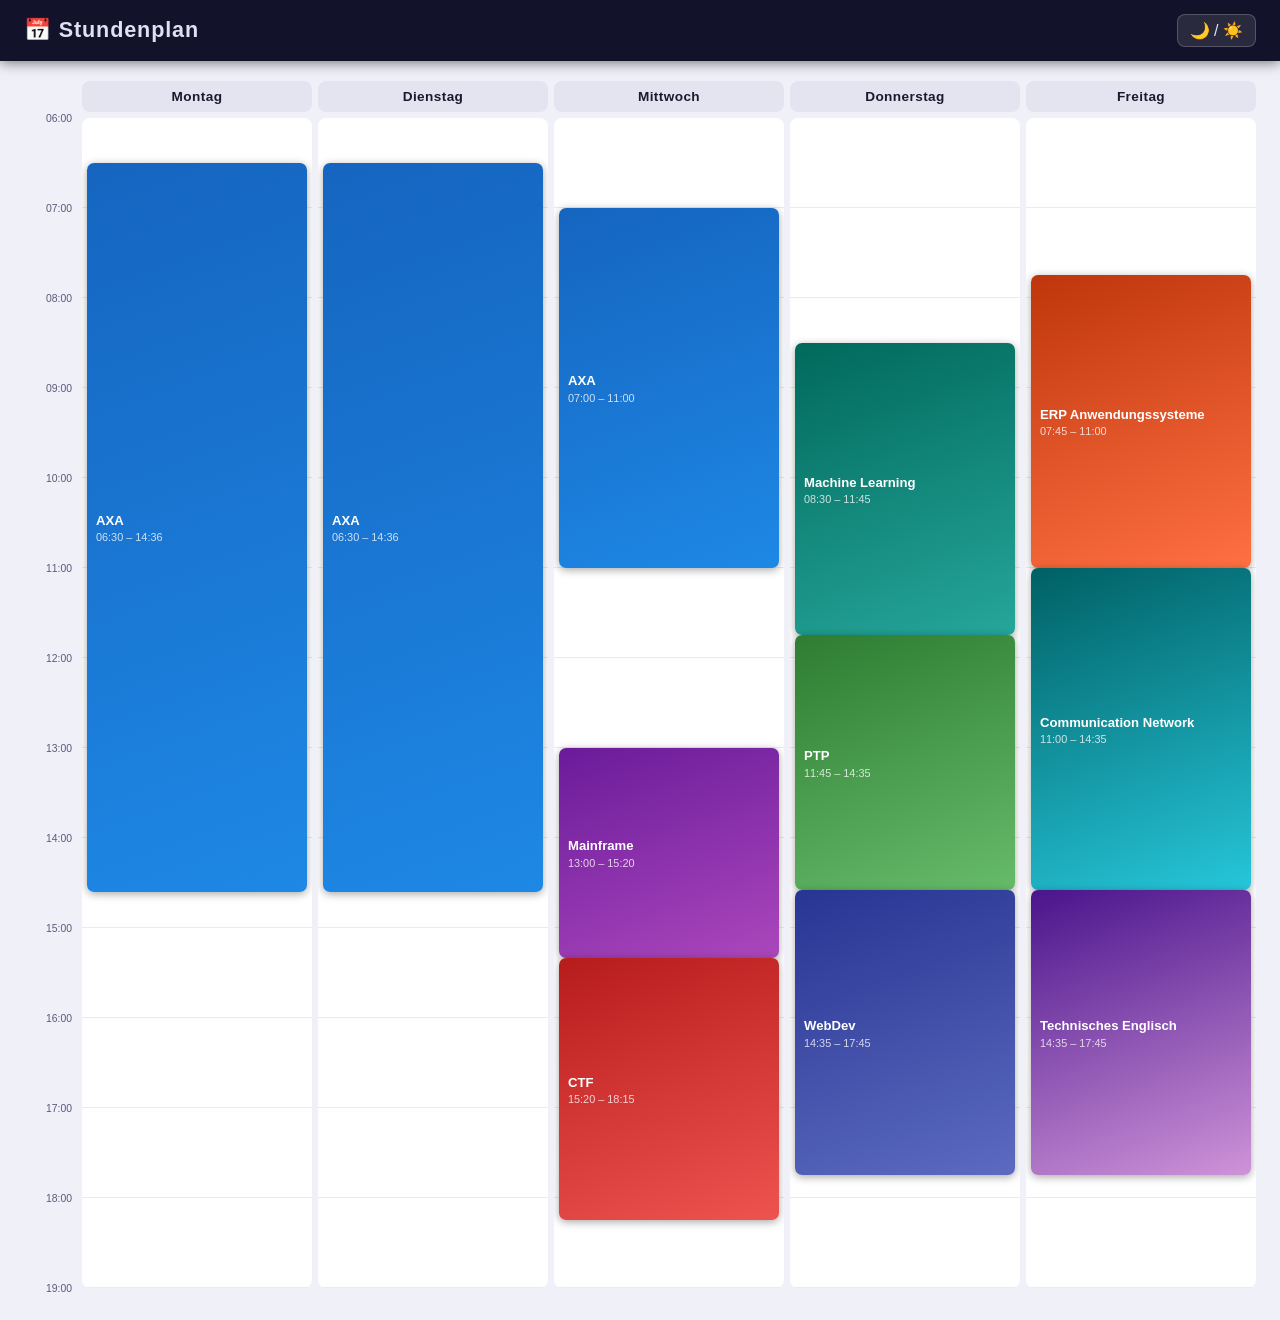
==== index.html @ b197847e "Add Stundenplan index.html with dark mode, responsive layout, no tables Agent-Logs-Url: https://gith" ====
<!DOCTYPE html>
<html lang="de">
<head>
  <meta charset="UTF-8">
  <meta name="viewport" content="width=device-width, initial-scale=1.0">
  <title>Stundenplan</title>
  <style>
    /* === Reset & Base === */
    *, *::before, *::after {
      box-sizing: border-box;
      margin: 0;
      padding: 0;
    }

    /* === Design Tokens (Dark Mode default) === */
    :root {
      --bg:         #0f0f17;
      --surface:    #1a1a2e;
      --surface2:   #242438;
      --text:       #e2e2f0;
      --text-muted: #7a7a9a;
      --border:     rgba(255,255,255,0.08);
      --header-bg:  #12122a;
      --shadow:     0 4px 16px rgba(0,0,0,0.6);

      /* Event gradients */
      --axa-bg:      linear-gradient(160deg, #1565c0 0%, #1e88e5 100%);
      --mainframe-bg:linear-gradient(160deg, #6a1b9a 0%, #ab47bc 100%);
      --ctf-bg:      linear-gradient(160deg, #b71c1c 0%, #ef5350 100%);
      --ml-bg:       linear-gradient(160deg, #00695c 0%, #26a69a 100%);
      --ptp-bg:      linear-gradient(160deg, #2e7d32 0%, #66bb6a 100%);
      --webdev-bg:   linear-gradient(160deg, #283593 0%, #5c6bc0 100%);
      --erp-bg:      linear-gradient(160deg, #bf360c 0%, #ff7043 100%);
      --comnet-bg:   linear-gradient(160deg, #006064 0%, #26c6da 100%);
      --english-bg:  linear-gradient(160deg, #4a148c 0%, #ce93d8 100%);

      /* Time grid: 1.5 px per minute, 6:00–19:00 = 780 min */
      --scale:      1.5px;
      --day-height: 1170px;
    }

    /* Light mode — applied by JS via class when toggle is used or prefers-color-scheme:light */
    :root.light {
      --bg:         #f0f0f8;
      --surface:    #ffffff;
      --surface2:   #e4e4f0;
      --text:       #1a1a2e;
      --text-muted: #5a5a7a;
      --border:     rgba(0,0,0,0.08);
      --header-bg:  #12122a;
      --shadow:     0 4px 16px rgba(0,0,0,0.15);
    }

    body {
      font-family: -apple-system, BlinkMacSystemFont, 'Segoe UI', Roboto, 'Helvetica Neue', sans-serif;
      background: var(--bg);
      color: var(--text);
      min-height: 100vh;
      transition: background 0.3s, color 0.3s;
    }

    /* === Header === */
    header {
      background: var(--header-bg);
      padding: 0.85rem 1.5rem;
      display: flex;
      align-items: center;
      justify-content: space-between;
      box-shadow: 0 2px 12px rgba(0,0,0,0.5);
      position: sticky;
      top: 0;
      z-index: 200;
    }

    header h1 {
      font-size: 1.35rem;
      font-weight: 700;
      color: #e0e0f4;
      letter-spacing: 0.04em;
    }

    .theme-btn {
      background: rgba(255,255,255,0.1);
      border: 1px solid rgba(255,255,255,0.2);
      border-radius: 8px;
      padding: 0.4rem 0.75rem;
      font-size: 1rem;
      cursor: pointer;
      color: #e0e0f4;
      transition: background 0.2s;
    }
    .theme-btn:hover { background: rgba(255,255,255,0.2); }

    /* === DESKTOP SCHEDULE === */
    .desktop-schedule {
      padding: 1.25rem 1.5rem 2rem;
      overflow-x: auto;
    }

    /* Grid: time-axis col + 5 day cols */
    .day-headers,
    .schedule-body {
      display: grid;
      grid-template-columns: 52px repeat(5, 1fr);
      min-width: 580px;
      gap: 0 6px;
    }

    .day-headers {
      margin-bottom: 6px;
    }

    .day-header-cell {
      background: var(--surface2);
      text-align: center;
      padding: 0.5rem 0.25rem;
      font-weight: 700;
      font-size: 0.85rem;
      border-radius: 8px;
      letter-spacing: 0.03em;
    }

    /* Time axis */
    .time-axis {
      position: relative;
      height: var(--day-height);
      flex-shrink: 0;
    }

    .time-label {
      position: absolute;
      right: 4px;
      font-size: 0.65rem;
      color: var(--text-muted);
      transform: translateY(-50%);
      white-space: nowrap;
      user-select: none;
    }

    /* Day track (content column) */
    .day-track {
      position: relative;
      height: var(--day-height);
      background: var(--surface);
      border-radius: 8px;
      /* Subtle hour lines every 90px (= 60 min × 1.5px) */
      background-image: repeating-linear-gradient(
        to bottom,
        transparent 0,
        transparent calc(90px - 1px),
        var(--border) calc(90px - 1px),
        var(--border) 90px
      );
      overflow: hidden;
    }

    /* Event block */
    .event {
      position: absolute;
      left: 5px;
      right: 5px;
      border-radius: 7px;
      padding: 6px 9px;
      overflow: hidden;
      display: flex;
      flex-direction: column;
      justify-content: center;
      box-shadow: 0 2px 8px rgba(0,0,0,0.35);
      transition: transform 0.15s ease, box-shadow 0.15s ease;
      cursor: default;
    }
    .event:hover {
      transform: scale(1.025);
      box-shadow: 0 6px 18px rgba(0,0,0,0.5);
      z-index: 10;
    }

    .event-name {
      font-weight: 700;
      font-size: 0.82rem;
      color: #fff;
      white-space: nowrap;
      overflow: hidden;
      text-overflow: ellipsis;
      line-height: 1.3;
    }
    .event-time {
      font-size: 0.68rem;
      color: rgba(255,255,255,0.78);
      margin-top: 2px;
    }

    /* === Event colour classes === */
    .ev-axa      { background: var(--axa-bg); }
    .ev-mainframe{ background: var(--mainframe-bg); }
    .ev-ctf      { background: var(--ctf-bg); }
    .ev-ml       { background: var(--ml-bg); }
    .ev-ptp      { background: var(--ptp-bg); }
    .ev-webdev   { background: var(--webdev-bg); }
    .ev-erp      { background: var(--erp-bg); }
    .ev-comnet   { background: var(--comnet-bg); }
    .ev-english  { background: var(--english-bg); }

    /* === MOBILE SCHEDULE === */
    .mobile-schedule {
      display: none;
      padding: 1rem;
      flex-direction: column;
      gap: 0.85rem;
    }

    .day-card {
      background: var(--surface);
      border-radius: 12px;
      overflow: hidden;
      box-shadow: var(--shadow);
    }

    .day-card-header {
      background: var(--surface2);
      padding: 0.7rem 1rem;
      font-weight: 700;
      font-size: 1rem;
      letter-spacing: 0.04em;
    }

    .event-list {
      padding: 0.6rem;
      display: flex;
      flex-direction: column;
      gap: 0.45rem;
    }

    .event-item {
      display: flex;
      align-items: center;
      gap: 0.8rem;
      padding: 0.6rem 0.85rem;
      border-radius: 9px;
    }

    .time-badge {
      font-size: 0.72rem;
      color: rgba(255,255,255,0.85);
      white-space: nowrap;
      min-width: 100px;
      font-feature-settings: "tnum";
    }

    .subject {
      font-weight: 600;
      font-size: 0.9rem;
      color: #fff;
    }

    /* === Responsive breakpoint === */
    @media (max-width: 768px) {
      .desktop-schedule { display: none; }
      .mobile-schedule  { display: flex; }
    }
  </style>
</head>
<body>

<header>
  <h1>📅 Stundenplan</h1>
  <button class="theme-btn" id="themeToggle" aria-label="Farbschema wechseln">🌙 / ☀️</button>
</header>

<!-- ═══════════════════════════════════════════════════════ DESKTOP VIEW -->
<section class="desktop-schedule" aria-label="Stundenplan Tagesansicht">

  <!-- Day headers -->
  <div class="day-headers" aria-hidden="true">
    <div></div><!-- spacer for time axis -->
    <div class="day-header-cell">Montag</div>
    <div class="day-header-cell">Dienstag</div>
    <div class="day-header-cell">Mittwoch</div>
    <div class="day-header-cell">Donnerstag</div>
    <div class="day-header-cell">Freitag</div>
  </div>

  <!-- Body: time axis + 5 day tracks -->
  <div class="schedule-body">

    <!-- Time axis (6:00 – 19:00, label every hour = 90 px apart) -->
    <div class="time-axis" aria-hidden="true">
      <span class="time-label" style="top:    0px">06:00</span>
      <span class="time-label" style="top:   90px">07:00</span>
      <span class="time-label" style="top:  180px">08:00</span>
      <span class="time-label" style="top:  270px">09:00</span>
      <span class="time-label" style="top:  360px">10:00</span>
      <span class="time-label" style="top:  450px">11:00</span>
      <span class="time-label" style="top:  540px">12:00</span>
      <span class="time-label" style="top:  630px">13:00</span>
      <span class="time-label" style="top:  720px">14:00</span>
      <span class="time-label" style="top:  810px">15:00</span>
      <span class="time-label" style="top:  900px">16:00</span>
      <span class="time-label" style="top:  990px">17:00</span>
      <span class="time-label" style="top: 1080px">18:00</span>
      <span class="time-label" style="top: 1170px">19:00</span>
    </div>

    <!-- ── Montag ─────────────────────────────────── -->
    <!-- AXA  06:30–14:36  top=(30min×1.5)=45  height=(486min×1.5)=729 -->
    <div class="day-track" aria-label="Montag">
      <div class="event ev-axa" style="top:45px; height:729px"
           aria-label="AXA 06:30 bis 14:36">
        <span class="event-name">AXA</span>
        <span class="event-time">06:30 – 14:36</span>
      </div>
    </div>

    <!-- ── Dienstag ───────────────────────────────── -->
    <!-- AXA  06:30–14:36 (same as Montag) -->
    <div class="day-track" aria-label="Dienstag">
      <div class="event ev-axa" style="top:45px; height:729px"
           aria-label="AXA 06:30 bis 14:36">
        <span class="event-name">AXA</span>
        <span class="event-time">06:30 – 14:36</span>
      </div>
    </div>

    <!-- ── Mittwoch ───────────────────────────────── -->
    <!-- AXA       07:00–11:00  top=(60×1.5)=90    height=(240×1.5)=360   -->
    <!-- Mainframe 13:00–15:20  top=(420×1.5)=630  height=(140×1.5)=210   -->
    <!-- CTF       15:20–18:15  top=(560×1.5)=840  height=(175×1.5)=262.5 -->
    <div class="day-track" aria-label="Mittwoch">
      <div class="event ev-axa" style="top:90px; height:360px"
           aria-label="AXA 07:00 bis 11:00">
        <span class="event-name">AXA</span>
        <span class="event-time">07:00 – 11:00</span>
      </div>
      <div class="event ev-mainframe" style="top:630px; height:210px"
           aria-label="Mainframe 13:00 bis 15:20">
        <span class="event-name">Mainframe</span>
        <span class="event-time">13:00 – 15:20</span>
      </div>
      <div class="event ev-ctf" style="top:840px; height:262.5px"
           aria-label="CTF 15:20 bis 18:15">
        <span class="event-name">CTF</span>
        <span class="event-time">15:20 – 18:15</span>
      </div>
    </div>

    <!-- ── Donnerstag ────────────────────────────── -->
    <!-- Machine Learning 08:30–11:45  top=(150×1.5)=225   height=(195×1.5)=292.5 -->
    <!-- PTP              11:45–14:35  top=(345×1.5)=517.5 height=(170×1.5)=255   -->
    <!-- WebDev           14:35–17:45  top=(515×1.5)=772.5 height=(190×1.5)=285   -->
    <div class="day-track" aria-label="Donnerstag">
      <div class="event ev-ml" style="top:225px; height:292.5px"
           aria-label="Machine Learning 08:30 bis 11:45">
        <span class="event-name">Machine Learning</span>
        <span class="event-time">08:30 – 11:45</span>
      </div>
      <div class="event ev-ptp" style="top:517.5px; height:255px"
           aria-label="PTP 11:45 bis 14:35">
        <span class="event-name">PTP</span>
        <span class="event-time">11:45 – 14:35</span>
      </div>
      <div class="event ev-webdev" style="top:772.5px; height:285px"
           aria-label="WebDev 14:35 bis 17:45">
        <span class="event-name">WebDev</span>
        <span class="event-time">14:35 – 17:45</span>
      </div>
    </div>

    <!-- ── Freitag ────────────────────────────────── -->
    <!-- ERP Anwendungssysteme   07:45–11:00  top=(105×1.5)=157.5 height=(195×1.5)=292.5 -->
    <!-- Communication Network   11:00–14:35  top=(300×1.5)=450   height=(215×1.5)=322.5 -->
    <!-- Technisches Englisch    14:35–17:45  top=(515×1.5)=772.5 height=(190×1.5)=285   -->
    <div class="day-track" aria-label="Freitag">
      <div class="event ev-erp" style="top:157.5px; height:292.5px"
           aria-label="ERP Anwendungssysteme 07:45 bis 11:00">
        <span class="event-name">ERP Anwendungs&shy;systeme</span>
        <span class="event-time">07:45 – 11:00</span>
      </div>
      <div class="event ev-comnet" style="top:450px; height:322.5px"
           aria-label="Communication Network 11:00 bis 14:35">
        <span class="event-name">Communication Network</span>
        <span class="event-time">11:00 – 14:35</span>
      </div>
      <div class="event ev-english" style="top:772.5px; height:285px"
           aria-label="Technisches Englisch 14:35 bis 17:45">
        <span class="event-name">Technisches Englisch</span>
        <span class="event-time">14:35 – 17:45</span>
      </div>
    </div>

  </div><!-- .schedule-body -->
</section>

<!-- ═══════════════════════════════════════════════════════ MOBILE VIEW -->
<section class="mobile-schedule" aria-label="Stundenplan Wochenübersicht">

  <div class="day-card">
    <div class="day-card-header">Montag</div>
    <div class="event-list">
      <div class="event-item ev-axa">
        <span class="time-badge">06:30 – 14:36</span>
        <span class="subject">AXA</span>
      </div>
    </div>
  </div>

  <div class="day-card">
    <div class="day-card-header">Dienstag</div>
    <div class="event-list">
      <div class="event-item ev-axa">
        <span class="time-badge">06:30 – 14:36</span>
        <span class="subject">AXA</span>
      </div>
    </div>
  </div>

  <div class="day-card">
    <div class="day-card-header">Mittwoch</div>
    <div class="event-list">
      <div class="event-item ev-axa">
        <span class="time-badge">07:00 – 11:00</span>
        <span class="subject">AXA</span>
      </div>
      <div class="event-item ev-mainframe">
        <span class="time-badge">13:00 – 15:20</span>
        <span class="subject">Mainframe</span>
      </div>
      <div class="event-item ev-ctf">
        <span class="time-badge">15:20 – 18:15</span>
        <span class="subject">CTF</span>
      </div>
    </div>
  </div>

  <div class="day-card">
    <div class="day-card-header">Donnerstag</div>
    <div class="event-list">
      <div class="event-item ev-ml">
        <span class="time-badge">08:30 – 11:45</span>
        <span class="subject">Machine Learning</span>
      </div>
      <div class="event-item ev-ptp">
        <span class="time-badge">11:45 – 14:35</span>
        <span class="subject">PTP</span>
      </div>
      <div class="event-item ev-webdev">
        <span class="time-badge">14:35 – 17:45</span>
        <span class="subject">WebDev</span>
      </div>
    </div>
  </div>

  <div class="day-card">
    <div class="day-card-header">Freitag</div>
    <div class="event-list">
      <div class="event-item ev-erp">
        <span class="time-badge">07:45 – 11:00</span>
        <span class="subject">ERP Anwendungssysteme</span>
      </div>
      <div class="event-item ev-comnet">
        <span class="time-badge">11:00 – 14:35</span>
        <span class="subject">Communication Network</span>
      </div>
      <div class="event-item ev-english">
        <span class="time-badge">14:35 – 17:45</span>
        <span class="subject">Technisches Englisch</span>
      </div>
    </div>
  </div>

</section>

<script>
  // Dark / light toggle
  const btn  = document.getElementById('themeToggle');
  const root = document.documentElement;

  function applyTheme(isLight) {
    root.classList.toggle('light', isLight);
  }

  // Initialize: respect prefers-color-scheme if no stored preference
  const stored = localStorage.getItem('theme');
  if (stored) {
    applyTheme(stored === 'light');
  } else {
    applyTheme(window.matchMedia('(prefers-color-scheme: light)').matches);
  }

  btn.addEventListener('click', () => {
    const isLight = !root.classList.contains('light');
    applyTheme(isLight);
    localStorage.setItem('theme', isLight ? 'light' : 'dark');
  });
</script>

</body>
</html>
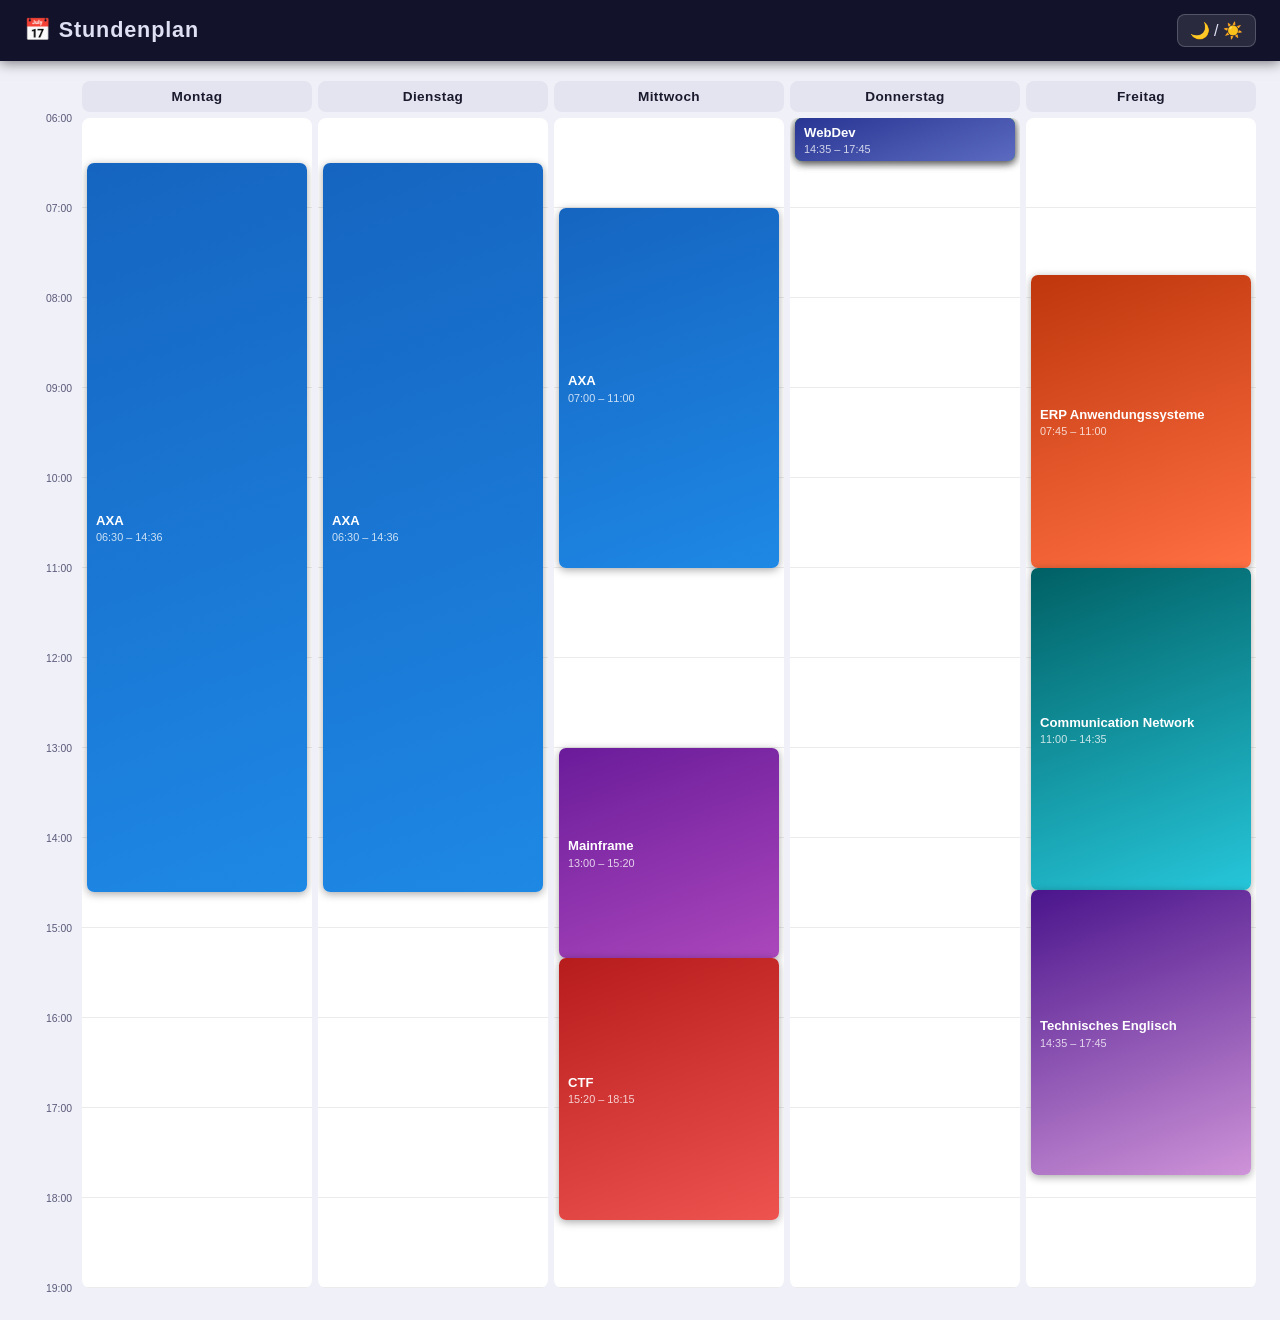
==== commit 388f8330: "remove inline style attributes from divs, move positioning to CSS Agent-Logs-Url: https://github.com" ====
--- a/index.html
+++ b/index.html
@@ -4,261 +4,7 @@
   <meta charset="UTF-8">
   <meta name="viewport" content="width=device-width, initial-scale=1.0">
   <title>Stundenplan</title>
-  <style>
-    /* === Reset & Base === */
-    *, *::before, *::after {
-      box-sizing: border-box;
-      margin: 0;
-      padding: 0;
-    }
-
-    /* === Design Tokens (Dark Mode default) === */
-    :root {
-      --bg:         #0f0f17;
-      --surface:    #1a1a2e;
-      --surface2:   #242438;
-      --text:       #e2e2f0;
-      --text-muted: #7a7a9a;
-      --border:     rgba(255,255,255,0.08);
-      --header-bg:  #12122a;
-      --shadow:     0 4px 16px rgba(0,0,0,0.6);
-
-      /* Event gradients */
-      --axa-bg:      linear-gradient(160deg, #1565c0 0%, #1e88e5 100%);
-      --mainframe-bg:linear-gradient(160deg, #6a1b9a 0%, #ab47bc 100%);
-      --ctf-bg:      linear-gradient(160deg, #b71c1c 0%, #ef5350 100%);
-      --ml-bg:       linear-gradient(160deg, #00695c 0%, #26a69a 100%);
-      --ptp-bg:      linear-gradient(160deg, #2e7d32 0%, #66bb6a 100%);
-      --webdev-bg:   linear-gradient(160deg, #283593 0%, #5c6bc0 100%);
-      --erp-bg:      linear-gradient(160deg, #bf360c 0%, #ff7043 100%);
-      --comnet-bg:   linear-gradient(160deg, #006064 0%, #26c6da 100%);
-      --english-bg:  linear-gradient(160deg, #4a148c 0%, #ce93d8 100%);
-
-      /* Time grid: 1.5 px per minute, 6:00–19:00 = 780 min */
-      --scale:      1.5px;
-      --day-height: 1170px;
-    }
-
-    /* Light mode — applied by JS via class when toggle is used or prefers-color-scheme:light */
-    :root.light {
-      --bg:         #f0f0f8;
-      --surface:    #ffffff;
-      --surface2:   #e4e4f0;
-      --text:       #1a1a2e;
-      --text-muted: #5a5a7a;
-      --border:     rgba(0,0,0,0.08);
-      --header-bg:  #12122a;
-      --shadow:     0 4px 16px rgba(0,0,0,0.15);
-    }
-
-    body {
-      font-family: -apple-system, BlinkMacSystemFont, 'Segoe UI', Roboto, 'Helvetica Neue', sans-serif;
-      background: var(--bg);
-      color: var(--text);
-      min-height: 100vh;
-      transition: background 0.3s, color 0.3s;
-    }
-
-    /* === Header === */
-    header {
-      background: var(--header-bg);
-      padding: 0.85rem 1.5rem;
-      display: flex;
-      align-items: center;
-      justify-content: space-between;
-      box-shadow: 0 2px 12px rgba(0,0,0,0.5);
-      position: sticky;
-      top: 0;
-      z-index: 200;
-    }
-
-    header h1 {
-      font-size: 1.35rem;
-      font-weight: 700;
-      color: #e0e0f4;
-      letter-spacing: 0.04em;
-    }
-
-    .theme-btn {
-      background: rgba(255,255,255,0.1);
-      border: 1px solid rgba(255,255,255,0.2);
-      border-radius: 8px;
-      padding: 0.4rem 0.75rem;
-      font-size: 1rem;
-      cursor: pointer;
-      color: #e0e0f4;
-      transition: background 0.2s;
-    }
-    .theme-btn:hover { background: rgba(255,255,255,0.2); }
-
-    /* === DESKTOP SCHEDULE === */
-    .desktop-schedule {
-      padding: 1.25rem 1.5rem 2rem;
-      overflow-x: auto;
-    }
-
-    /* Grid: time-axis col + 5 day cols */
-    .day-headers,
-    .schedule-body {
-      display: grid;
-      grid-template-columns: 52px repeat(5, 1fr);
-      min-width: 580px;
-      gap: 0 6px;
-    }
-
-    .day-headers {
-      margin-bottom: 6px;
-    }
-
-    .day-header-cell {
-      background: var(--surface2);
-      text-align: center;
-      padding: 0.5rem 0.25rem;
-      font-weight: 700;
-      font-size: 0.85rem;
-      border-radius: 8px;
-      letter-spacing: 0.03em;
-    }
-
-    /* Time axis */
-    .time-axis {
-      position: relative;
-      height: var(--day-height);
-      flex-shrink: 0;
-    }
-
-    .time-label {
-      position: absolute;
-      right: 4px;
-      font-size: 0.65rem;
-      color: var(--text-muted);
-      transform: translateY(-50%);
-      white-space: nowrap;
-      user-select: none;
-    }
-
-    /* Day track (content column) */
-    .day-track {
-      position: relative;
-      height: var(--day-height);
-      background: var(--surface);
-      border-radius: 8px;
-      /* Subtle hour lines every 90px (= 60 min × 1.5px) */
-      background-image: repeating-linear-gradient(
-        to bottom,
-        transparent 0,
-        transparent calc(90px - 1px),
-        var(--border) calc(90px - 1px),
-        var(--border) 90px
-      );
-      overflow: hidden;
-    }
-
-    /* Event block */
-    .event {
-      position: absolute;
-      left: 5px;
-      right: 5px;
-      border-radius: 7px;
-      padding: 6px 9px;
-      overflow: hidden;
-      display: flex;
-      flex-direction: column;
-      justify-content: center;
-      box-shadow: 0 2px 8px rgba(0,0,0,0.35);
-      transition: transform 0.15s ease, box-shadow 0.15s ease;
-      cursor: default;
-    }
-    .event:hover {
-      transform: scale(1.025);
-      box-shadow: 0 6px 18px rgba(0,0,0,0.5);
-      z-index: 10;
-    }
-
-    .event-name {
-      font-weight: 700;
-      font-size: 0.82rem;
-      color: #fff;
-      white-space: nowrap;
-      overflow: hidden;
-      text-overflow: ellipsis;
-      line-height: 1.3;
-    }
-    .event-time {
-      font-size: 0.68rem;
-      color: rgba(255,255,255,0.78);
-      margin-top: 2px;
-    }
-
-    /* === Event colour classes === */
-    .ev-axa      { background: var(--axa-bg); }
-    .ev-mainframe{ background: var(--mainframe-bg); }
-    .ev-ctf      { background: var(--ctf-bg); }
-    .ev-ml       { background: var(--ml-bg); }
-    .ev-ptp      { background: var(--ptp-bg); }
-    .ev-webdev   { background: var(--webdev-bg); }
-    .ev-erp      { background: var(--erp-bg); }
-    .ev-comnet   { background: var(--comnet-bg); }
-    .ev-english  { background: var(--english-bg); }
-
-    /* === MOBILE SCHEDULE === */
-    .mobile-schedule {
-      display: none;
-      padding: 1rem;
-      flex-direction: column;
-      gap: 0.85rem;
-    }
-
-    .day-card {
-      background: var(--surface);
-      border-radius: 12px;
-      overflow: hidden;
-      box-shadow: var(--shadow);
-    }
-
-    .day-card-header {
-      background: var(--surface2);
-      padding: 0.7rem 1rem;
-      font-weight: 700;
-      font-size: 1rem;
-      letter-spacing: 0.04em;
-    }
-
-    .event-list {
-      padding: 0.6rem;
-      display: flex;
-      flex-direction: column;
-      gap: 0.45rem;
-    }
-
-    .event-item {
-      display: flex;
-      align-items: center;
-      gap: 0.8rem;
-      padding: 0.6rem 0.85rem;
-      border-radius: 9px;
-    }
-
-    .time-badge {
-      font-size: 0.72rem;
-      color: rgba(255,255,255,0.85);
-      white-space: nowrap;
-      min-width: 100px;
-      font-feature-settings: "tnum";
-    }
-
-    .subject {
-      font-weight: 600;
-      font-size: 0.9rem;
-      color: #fff;
-    }
-
-    /* === Responsive breakpoint === */
-    @media (max-width: 768px) {
-      .desktop-schedule { display: none; }
-      .mobile-schedule  { display: flex; }
-    }
-  </style>
+  <link rel="stylesheet" href="style.css">
 </head>
 <body>
 
@@ -304,7 +50,7 @@
     <!-- ── Montag ─────────────────────────────────── -->
     <!-- AXA  06:30–14:36  top=(30min×1.5)=45  height=(486min×1.5)=729 -->
     <div class="day-track" aria-label="Montag">
-      <div class="event ev-axa" style="top:45px; height:729px"
+      <div class="event ev-axa"
            aria-label="AXA 06:30 bis 14:36">
         <span class="event-name">AXA</span>
         <span class="event-time">06:30 – 14:36</span>
@@ -314,7 +60,7 @@
     <!-- ── Dienstag ───────────────────────────────── -->
     <!-- AXA  06:30–14:36 (same as Montag) -->
     <div class="day-track" aria-label="Dienstag">
-      <div class="event ev-axa" style="top:45px; height:729px"
+      <div class="event ev-axa"
            aria-label="AXA 06:30 bis 14:36">
         <span class="event-name">AXA</span>
         <span class="event-time">06:30 – 14:36</span>
@@ -326,17 +72,17 @@
     <!-- Mainframe 13:00–15:20  top=(420×1.5)=630  height=(140×1.5)=210   -->
     <!-- CTF       15:20–18:15  top=(560×1.5)=840  height=(175×1.5)=262.5 -->
     <div class="day-track" aria-label="Mittwoch">
-      <div class="event ev-axa" style="top:90px; height:360px"
+      <div class="event ev-axa"
            aria-label="AXA 07:00 bis 11:00">
         <span class="event-name">AXA</span>
         <span class="event-time">07:00 – 11:00</span>
       </div>
-      <div class="event ev-mainframe" style="top:630px; height:210px"
+      <div class="event ev-mainframe"
            aria-label="Mainframe 13:00 bis 15:20">
         <span class="event-name">Mainframe</span>
         <span class="event-time">13:00 – 15:20</span>
       </div>
-      <div class="event ev-ctf" style="top:840px; height:262.5px"
+      <div class="event ev-ctf"
            aria-label="CTF 15:20 bis 18:15">
         <span class="event-name">CTF</span>
         <span class="event-time">15:20 – 18:15</span>
@@ -348,17 +94,17 @@
     <!-- PTP              11:45–14:35  top=(345×1.5)=517.5 height=(170×1.5)=255   -->
     <!-- WebDev           14:35–17:45  top=(515×1.5)=772.5 height=(190×1.5)=285   -->
     <div class="day-track" aria-label="Donnerstag">
-      <div class="event ev-ml" style="top:225px; height:292.5px"
+      <div class="event ev-ml"
            aria-label="Machine Learning 08:30 bis 11:45">
         <span class="event-name">Machine Learning</span>
         <span class="event-time">08:30 – 11:45</span>
       </div>
-      <div class="event ev-ptp" style="top:517.5px; height:255px"
+      <div class="event ev-ptp"
            aria-label="PTP 11:45 bis 14:35">
         <span class="event-name">PTP</span>
         <span class="event-time">11:45 – 14:35</span>
       </div>
-      <div class="event ev-webdev" style="top:772.5px; height:285px"
+      <div class="event ev-webdev"
            aria-label="WebDev 14:35 bis 17:45">
         <span class="event-name">WebDev</span>
         <span class="event-time">14:35 – 17:45</span>
@@ -370,17 +116,17 @@
     <!-- Communication Network   11:00–14:35  top=(300×1.5)=450   height=(215×1.5)=322.5 -->
     <!-- Technisches Englisch    14:35–17:45  top=(515×1.5)=772.5 height=(190×1.5)=285   -->
     <div class="day-track" aria-label="Freitag">
-      <div class="event ev-erp" style="top:157.5px; height:292.5px"
+      <div class="event ev-erp"
            aria-label="ERP Anwendungssysteme 07:45 bis 11:00">
         <span class="event-name">ERP Anwendungs&shy;systeme</span>
         <span class="event-time">07:45 – 11:00</span>
       </div>
-      <div class="event ev-comnet" style="top:450px; height:322.5px"
+      <div class="event ev-comnet"
            aria-label="Communication Network 11:00 bis 14:35">
         <span class="event-name">Communication Network</span>
         <span class="event-time">11:00 – 14:35</span>
       </div>
-      <div class="event ev-english" style="top:772.5px; height:285px"
+      <div class="event ev-english"
            aria-label="Technisches Englisch 14:35 bis 17:45">
         <span class="event-name">Technisches Englisch</span>
         <span class="event-time">14:35 – 17:45</span>
--- a/style.css
+++ b/style.css
@@ -0,0 +1,266 @@
+/* === Reset & Base === */
+*, *::before, *::after {
+  box-sizing: border-box;
+  margin: 0;
+  padding: 0;
+}
+
+/* === Design Tokens (Dark Mode default) === */
+:root {
+  --bg:         #0f0f17;
+  --surface:    #1a1a2e;
+  --surface2:   #242438;
+  --text:       #e2e2f0;
+  --text-muted: #7a7a9a;
+  --border:     rgba(255,255,255,0.08);
+  --header-bg:  #12122a;
+  --shadow:     0 4px 16px rgba(0,0,0,0.6);
+
+  /* Event gradients */
+  --axa-bg:      linear-gradient(160deg, #1565c0 0%, #1e88e5 100%);
+  --mainframe-bg:linear-gradient(160deg, #6a1b9a 0%, #ab47bc 100%);
+  --ctf-bg:      linear-gradient(160deg, #b71c1c 0%, #ef5350 100%);
+  --ml-bg:       linear-gradient(160deg, #00695c 0%, #26a69a 100%);
+  --ptp-bg:      linear-gradient(160deg, #2e7d32 0%, #66bb6a 100%);
+  --webdev-bg:   linear-gradient(160deg, #283593 0%, #5c6bc0 100%);
+  --erp-bg:      linear-gradient(160deg, #bf360c 0%, #ff7043 100%);
+  --comnet-bg:   linear-gradient(160deg, #006064 0%, #26c6da 100%);
+  --english-bg:  linear-gradient(160deg, #4a148c 0%, #ce93d8 100%);
+
+  /* Time grid: 1.5 px per minute, 6:00–19:00 = 780 min */
+  --scale:      1.5px;
+  --day-height: 1170px;
+}
+
+/* Light mode — applied by JS via class when toggle is used or prefers-color-scheme:light */
+:root.light {
+  --bg:         #f0f0f8;
+  --surface:    #ffffff;
+  --surface2:   #e4e4f0;
+  --text:       #1a1a2e;
+  --text-muted: #5a5a7a;
+  --border:     rgba(0,0,0,0.08);
+  --header-bg:  #12122a;
+  --shadow:     0 4px 16px rgba(0,0,0,0.15);
+}
+
+body {
+  font-family: -apple-system, BlinkMacSystemFont, 'Segoe UI', Roboto, 'Helvetica Neue', sans-serif;
+  background: var(--bg);
+  color: var(--text);
+  min-height: 100vh;
+  transition: background 0.3s, color 0.3s;
+}
+
+/* === Header === */
+header {
+  background: var(--header-bg);
+  padding: 0.85rem 1.5rem;
+  display: flex;
+  align-items: center;
+  justify-content: space-between;
+  box-shadow: 0 2px 12px rgba(0,0,0,0.5);
+  position: sticky;
+  top: 0;
+  z-index: 200;
+}
+
+header h1 {
+  font-size: 1.35rem;
+  font-weight: 700;
+  color: #e0e0f4;
+  letter-spacing: 0.04em;
+}
+
+.theme-btn {
+  background: rgba(255,255,255,0.1);
+  border: 1px solid rgba(255,255,255,0.2);
+  border-radius: 8px;
+  padding: 0.4rem 0.75rem;
+  font-size: 1rem;
+  cursor: pointer;
+  color: #e0e0f4;
+  transition: background 0.2s;
+}
+.theme-btn:hover { background: rgba(255,255,255,0.2); }
+
+/* === DESKTOP SCHEDULE === */
+.desktop-schedule {
+  padding: 1.25rem 1.5rem 2rem;
+  overflow-x: auto;
+}
+
+/* Grid: time-axis col + 5 day cols */
+.day-headers,
+.schedule-body {
+  display: grid;
+  grid-template-columns: 52px repeat(5, 1fr);
+  min-width: 580px;
+  gap: 0 6px;
+}
+
+.day-headers {
+  margin-bottom: 6px;
+}
+
+.day-header-cell {
+  background: var(--surface2);
+  text-align: center;
+  padding: 0.5rem 0.25rem;
+  font-weight: 700;
+  font-size: 0.85rem;
+  border-radius: 8px;
+  letter-spacing: 0.03em;
+}
+
+/* Time axis */
+.time-axis {
+  position: relative;
+  height: var(--day-height);
+  flex-shrink: 0;
+}
+
+.time-label {
+  position: absolute;
+  right: 4px;
+  font-size: 0.65rem;
+  color: var(--text-muted);
+  transform: translateY(-50%);
+  white-space: nowrap;
+  user-select: none;
+}
+
+/* Day track (content column) */
+.day-track {
+  position: relative;
+  height: var(--day-height);
+  background: var(--surface);
+  border-radius: 8px;
+  /* Subtle hour lines every 90px (= 60 min × 1.5px) */
+  background-image: repeating-linear-gradient(
+    to bottom,
+    transparent 0,
+    transparent calc(90px - 1px),
+    var(--border) calc(90px - 1px),
+    var(--border) 90px
+  );
+  overflow: hidden;
+}
+
+/* Event block */
+.event {
+  position: absolute;
+  left: 5px;
+  right: 5px;
+  border-radius: 7px;
+  padding: 6px 9px;
+  overflow: hidden;
+  display: flex;
+  flex-direction: column;
+  justify-content: center;
+  box-shadow: 0 2px 8px rgba(0,0,0,0.35);
+  transition: transform 0.15s ease, box-shadow 0.15s ease;
+  cursor: default;
+}
+.event:hover {
+  transform: scale(1.025);
+  box-shadow: 0 6px 18px rgba(0,0,0,0.5);
+  z-index: 10;
+}
+
+.event-name {
+  font-weight: 700;
+  font-size: 0.82rem;
+  color: #fff;
+  white-space: nowrap;
+  overflow: hidden;
+  text-overflow: ellipsis;
+  line-height: 1.3;
+}
+.event-time {
+  font-size: 0.68rem;
+  color: rgba(255,255,255,0.78);
+  margin-top: 2px;
+}
+
+/* === Event positions (top / height derived from 1.5 px per minute, origin 06:00) === */
+.day-track[aria-label="Montag"]    .ev-axa      { top: 45px;    height: 729px;   }
+.day-track[aria-label="Dienstag"]  .ev-axa      { top: 45px;    height: 729px;   }
+.day-track[aria-label="Mittwoch"]  .ev-axa      { top: 90px;    height: 360px;   }
+.day-track[aria-label="Mittwoch"]  .ev-mainframe{ top: 630px;   height: 210px;   }
+.day-track[aria-label="Mittwoch"]  .ev-ctf      { top: 840px;   height: 262.5px; }
+.day-track[aria-label="Donnerstag"].ev-ml       { top: 225px;   height: 292.5px; }
+.day-track[aria-label="Donnerstag"].ev-ptp      { top: 517.5px; height: 255px;   }
+.day-track[aria-label="Donnerstag"].ev-webdev   { top: 772.5px; height: 285px;   }
+.day-track[aria-label="Freitag"]   .ev-erp      { top: 157.5px; height: 292.5px; }
+.day-track[aria-label="Freitag"]   .ev-comnet   { top: 450px;   height: 322.5px; }
+.day-track[aria-label="Freitag"]   .ev-english  { top: 772.5px; height: 285px;   }
+
+/* === Event colour classes === */
+.ev-axa      { background: var(--axa-bg); }
+.ev-mainframe{ background: var(--mainframe-bg); }
+.ev-ctf      { background: var(--ctf-bg); }
+.ev-ml       { background: var(--ml-bg); }
+.ev-ptp      { background: var(--ptp-bg); }
+.ev-webdev   { background: var(--webdev-bg); }
+.ev-erp      { background: var(--erp-bg); }
+.ev-comnet   { background: var(--comnet-bg); }
+.ev-english  { background: var(--english-bg); }
+
+/* === MOBILE SCHEDULE === */
+.mobile-schedule {
+  display: none;
+  padding: 1rem;
+  flex-direction: column;
+  gap: 0.85rem;
+}
+
+.day-card {
+  background: var(--surface);
+  border-radius: 12px;
+  overflow: hidden;
+  box-shadow: var(--shadow);
+}
+
+.day-card-header {
+  background: var(--surface2);
+  padding: 0.7rem 1rem;
+  font-weight: 700;
+  font-size: 1rem;
+  letter-spacing: 0.04em;
+}
+
+.event-list {
+  padding: 0.6rem;
+  display: flex;
+  flex-direction: column;
+  gap: 0.45rem;
+}
+
+.event-item {
+  display: flex;
+  align-items: center;
+  gap: 0.8rem;
+  padding: 0.6rem 0.85rem;
+  border-radius: 9px;
+}
+
+.time-badge {
+  font-size: 0.72rem;
+  color: rgba(255,255,255,0.85);
+  white-space: nowrap;
+  min-width: 100px;
+  font-feature-settings: "tnum";
+}
+
+.subject {
+  font-weight: 600;
+  font-size: 0.9rem;
+  color: #fff;
+}
+
+/* === Responsive breakpoint === */
+@media (max-width: 768px) {
+  .desktop-schedule { display: none; }
+  .mobile-schedule  { display: flex; }
+}
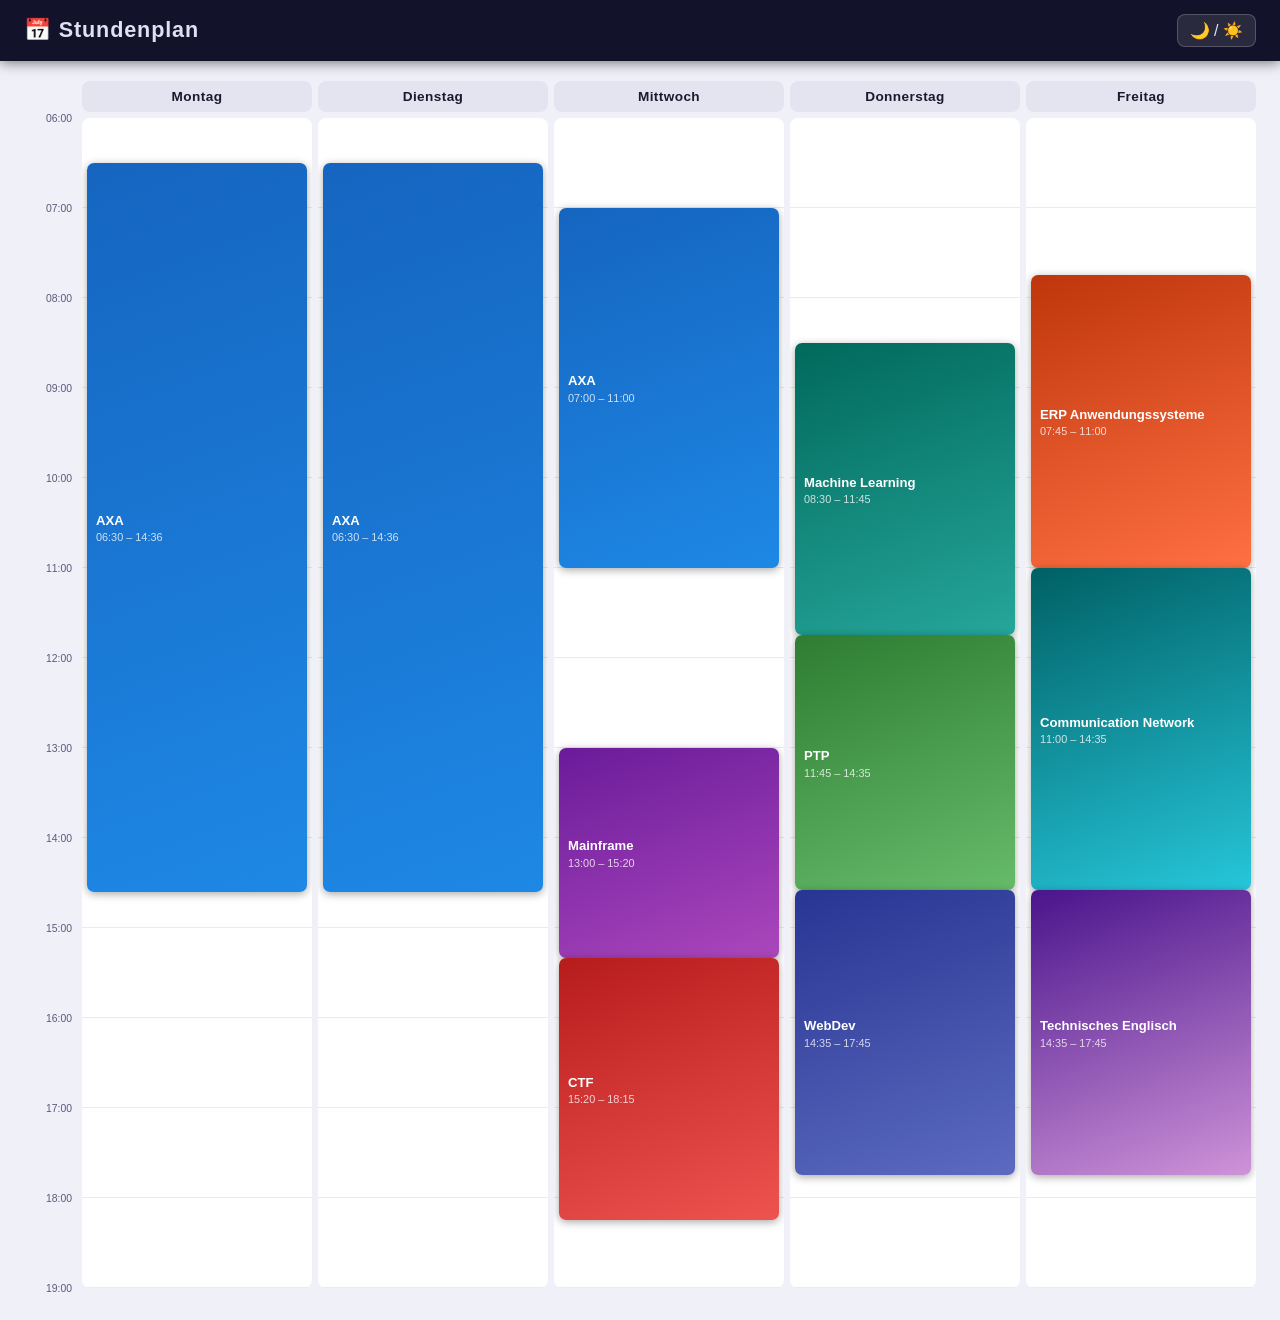
==== commit 84690297: "refactor: define schedule data once, render both desktop and mobile from JS Agent-Logs-Url: https://" ====
--- a/index.html
+++ b/index.html
@@ -13,210 +13,157 @@
   <button class="theme-btn" id="themeToggle" aria-label="Farbschema wechseln">🌙 / ☀️</button>
 </header>
 
-<!-- ═══════════════════════════════════════════════════════ DESKTOP VIEW -->
-<section class="desktop-schedule" aria-label="Stundenplan Tagesansicht">
-
-  <!-- Day headers -->
-  <div class="day-headers" aria-hidden="true">
-    <div></div><!-- spacer for time axis -->
-    <div class="day-header-cell">Montag</div>
-    <div class="day-header-cell">Dienstag</div>
-    <div class="day-header-cell">Mittwoch</div>
-    <div class="day-header-cell">Donnerstag</div>
-    <div class="day-header-cell">Freitag</div>
-  </div>
-
-  <!-- Body: time axis + 5 day tracks -->
-  <div class="schedule-body">
-
-    <!-- Time axis (6:00 – 19:00, label every hour = 90 px apart) -->
-    <div class="time-axis" aria-hidden="true">
-      <span class="time-label" style="top:    0px">06:00</span>
-      <span class="time-label" style="top:   90px">07:00</span>
-      <span class="time-label" style="top:  180px">08:00</span>
-      <span class="time-label" style="top:  270px">09:00</span>
-      <span class="time-label" style="top:  360px">10:00</span>
-      <span class="time-label" style="top:  450px">11:00</span>
-      <span class="time-label" style="top:  540px">12:00</span>
-      <span class="time-label" style="top:  630px">13:00</span>
-      <span class="time-label" style="top:  720px">14:00</span>
-      <span class="time-label" style="top:  810px">15:00</span>
-      <span class="time-label" style="top:  900px">16:00</span>
-      <span class="time-label" style="top:  990px">17:00</span>
-      <span class="time-label" style="top: 1080px">18:00</span>
-      <span class="time-label" style="top: 1170px">19:00</span>
-    </div>
-
-    <!-- ── Montag ─────────────────────────────────── -->
-    <!-- AXA  06:30–14:36  top=(30min×1.5)=45  height=(486min×1.5)=729 -->
-    <div class="day-track" aria-label="Montag">
-      <div class="event ev-axa"
-           aria-label="AXA 06:30 bis 14:36">
-        <span class="event-name">AXA</span>
-        <span class="event-time">06:30 – 14:36</span>
-      </div>
-    </div>
-
-    <!-- ── Dienstag ───────────────────────────────── -->
-    <!-- AXA  06:30–14:36 (same as Montag) -->
-    <div class="day-track" aria-label="Dienstag">
-      <div class="event ev-axa"
-           aria-label="AXA 06:30 bis 14:36">
-        <span class="event-name">AXA</span>
-        <span class="event-time">06:30 – 14:36</span>
-      </div>
-    </div>
-
-    <!-- ── Mittwoch ───────────────────────────────── -->
-    <!-- AXA       07:00–11:00  top=(60×1.5)=90    height=(240×1.5)=360   -->
-    <!-- Mainframe 13:00–15:20  top=(420×1.5)=630  height=(140×1.5)=210   -->
-    <!-- CTF       15:20–18:15  top=(560×1.5)=840  height=(175×1.5)=262.5 -->
-    <div class="day-track" aria-label="Mittwoch">
-      <div class="event ev-axa"
-           aria-label="AXA 07:00 bis 11:00">
-        <span class="event-name">AXA</span>
-        <span class="event-time">07:00 – 11:00</span>
-      </div>
-      <div class="event ev-mainframe"
-           aria-label="Mainframe 13:00 bis 15:20">
-        <span class="event-name">Mainframe</span>
-        <span class="event-time">13:00 – 15:20</span>
-      </div>
-      <div class="event ev-ctf"
-           aria-label="CTF 15:20 bis 18:15">
-        <span class="event-name">CTF</span>
-        <span class="event-time">15:20 – 18:15</span>
-      </div>
-    </div>
-
-    <!-- ── Donnerstag ────────────────────────────── -->
-    <!-- Machine Learning 08:30–11:45  top=(150×1.5)=225   height=(195×1.5)=292.5 -->
-    <!-- PTP              11:45–14:35  top=(345×1.5)=517.5 height=(170×1.5)=255   -->
-    <!-- WebDev           14:35–17:45  top=(515×1.5)=772.5 height=(190×1.5)=285   -->
-    <div class="day-track" aria-label="Donnerstag">
-      <div class="event ev-ml"
-           aria-label="Machine Learning 08:30 bis 11:45">
-        <span class="event-name">Machine Learning</span>
-        <span class="event-time">08:30 – 11:45</span>
-      </div>
-      <div class="event ev-ptp"
-           aria-label="PTP 11:45 bis 14:35">
-        <span class="event-name">PTP</span>
-        <span class="event-time">11:45 – 14:35</span>
-      </div>
-      <div class="event ev-webdev"
-           aria-label="WebDev 14:35 bis 17:45">
-        <span class="event-name">WebDev</span>
-        <span class="event-time">14:35 – 17:45</span>
-      </div>
-    </div>
-
-    <!-- ── Freitag ────────────────────────────────── -->
-    <!-- ERP Anwendungssysteme   07:45–11:00  top=(105×1.5)=157.5 height=(195×1.5)=292.5 -->
-    <!-- Communication Network   11:00–14:35  top=(300×1.5)=450   height=(215×1.5)=322.5 -->
-    <!-- Technisches Englisch    14:35–17:45  top=(515×1.5)=772.5 height=(190×1.5)=285   -->
-    <div class="day-track" aria-label="Freitag">
-      <div class="event ev-erp"
-           aria-label="ERP Anwendungssysteme 07:45 bis 11:00">
-        <span class="event-name">ERP Anwendungs&shy;systeme</span>
-        <span class="event-time">07:45 – 11:00</span>
-      </div>
-      <div class="event ev-comnet"
-           aria-label="Communication Network 11:00 bis 14:35">
-        <span class="event-name">Communication Network</span>
-        <span class="event-time">11:00 – 14:35</span>
-      </div>
-      <div class="event ev-english"
-           aria-label="Technisches Englisch 14:35 bis 17:45">
-        <span class="event-name">Technisches Englisch</span>
-        <span class="event-time">14:35 – 17:45</span>
-      </div>
-    </div>
-
-  </div><!-- .schedule-body -->
-</section>
-
-<!-- ═══════════════════════════════════════════════════════ MOBILE VIEW -->
-<section class="mobile-schedule" aria-label="Stundenplan Wochenübersicht">
-
-  <div class="day-card">
-    <div class="day-card-header">Montag</div>
-    <div class="event-list">
-      <div class="event-item ev-axa">
-        <span class="time-badge">06:30 – 14:36</span>
-        <span class="subject">AXA</span>
-      </div>
-    </div>
-  </div>
-
-  <div class="day-card">
-    <div class="day-card-header">Dienstag</div>
-    <div class="event-list">
-      <div class="event-item ev-axa">
-        <span class="time-badge">06:30 – 14:36</span>
-        <span class="subject">AXA</span>
-      </div>
-    </div>
-  </div>
-
-  <div class="day-card">
-    <div class="day-card-header">Mittwoch</div>
-    <div class="event-list">
-      <div class="event-item ev-axa">
-        <span class="time-badge">07:00 – 11:00</span>
-        <span class="subject">AXA</span>
-      </div>
-      <div class="event-item ev-mainframe">
-        <span class="time-badge">13:00 – 15:20</span>
-        <span class="subject">Mainframe</span>
-      </div>
-      <div class="event-item ev-ctf">
-        <span class="time-badge">15:20 – 18:15</span>
-        <span class="subject">CTF</span>
-      </div>
-    </div>
-  </div>
-
-  <div class="day-card">
-    <div class="day-card-header">Donnerstag</div>
-    <div class="event-list">
-      <div class="event-item ev-ml">
-        <span class="time-badge">08:30 – 11:45</span>
-        <span class="subject">Machine Learning</span>
-      </div>
-      <div class="event-item ev-ptp">
-        <span class="time-badge">11:45 – 14:35</span>
-        <span class="subject">PTP</span>
-      </div>
-      <div class="event-item ev-webdev">
-        <span class="time-badge">14:35 – 17:45</span>
-        <span class="subject">WebDev</span>
-      </div>
-    </div>
-  </div>
-
-  <div class="day-card">
-    <div class="day-card-header">Freitag</div>
-    <div class="event-list">
-      <div class="event-item ev-erp">
-        <span class="time-badge">07:45 – 11:00</span>
-        <span class="subject">ERP Anwendungssysteme</span>
-      </div>
-      <div class="event-item ev-comnet">
-        <span class="time-badge">11:00 – 14:35</span>
-        <span class="subject">Communication Network</span>
-      </div>
-      <div class="event-item ev-english">
-        <span class="time-badge">14:35 – 17:45</span>
-        <span class="subject">Technisches Englisch</span>
-      </div>
-    </div>
-  </div>
-
-</section>
+<!-- Desktop and mobile views are rendered by JavaScript from the single schedule data source below -->
+<section class="desktop-schedule" aria-label="Stundenplan Tagesansicht"></section>
+<section class="mobile-schedule"  aria-label="Stundenplan Wochenübersicht"></section>
 
 <script>
-  // Dark / light toggle
+  // ── Single source of truth for the schedule ──────────────────────────────
+  const SCHEDULE = [
+    {
+      day: 'Montag',
+      events: [
+        { name: 'AXA', start: '06:30', end: '14:36', cls: 'ev-axa' }
+      ]
+    },
+    {
+      day: 'Dienstag',
+      events: [
+        { name: 'AXA', start: '06:30', end: '14:36', cls: 'ev-axa' }
+      ]
+    },
+    {
+      day: 'Mittwoch',
+      events: [
+        { name: 'AXA',       start: '07:00', end: '11:00', cls: 'ev-axa'       },
+        { name: 'Mainframe', start: '13:00', end: '15:20', cls: 'ev-mainframe'  },
+        { name: 'CTF',       start: '15:20', end: '18:15', cls: 'ev-ctf'        }
+      ]
+    },
+    {
+      day: 'Donnerstag',
+      events: [
+        { name: 'Machine Learning', start: '08:30', end: '11:45', cls: 'ev-ml'     },
+        { name: 'PTP',              start: '11:45', end: '14:35', cls: 'ev-ptp'    },
+        { name: 'WebDev',           start: '14:35', end: '17:45', cls: 'ev-webdev' }
+      ]
+    },
+    {
+      day: 'Freitag',
+      events: [
+        { name: 'ERP Anwendungssysteme',  start: '07:45', end: '11:00', cls: 'ev-erp'    },
+        { name: 'Communication Network',  start: '11:00', end: '14:35', cls: 'ev-comnet'  },
+        { name: 'Technisches Englisch',   start: '14:35', end: '17:45', cls: 'ev-english' }
+      ]
+    }
+  ];
+
+  // ── Time helpers (origin 06:00, scale 1.5 px/min) ────────────────────────
+  const ORIGIN_MIN = 6 * 60; // 06:00 in minutes since midnight
+  const SCALE      = 1.5;    // px per minute
+
+  // Convert 'HH:MM' string to total minutes since midnight
+  function toMin(t) {
+    const [h, m] = t.split(':').map(Number);
+    return h * 60 + m;
+  }
+  // Pixel offset from the top of the day column for a given start time
+  function eventTop(start)         { return (toMin(start) - ORIGIN_MIN) * SCALE; }
+  // Pixel height for an event spanning start→end
+  function eventHeight(start, end) { return (toMin(end)   - toMin(start)) * SCALE; }
+
+  // ── Build desktop view ───────────────────────────────────────────────────
+  function buildDesktop() {
+    const section = document.querySelector('.desktop-schedule');
+
+    // Day headers row
+    const headers = document.createElement('div');
+    headers.className = 'day-headers';
+    headers.setAttribute('aria-hidden', 'true');
+    headers.innerHTML = '<div></div>'; // spacer for time axis
+    SCHEDULE.forEach(({ day }) => {
+      const cell = document.createElement('div');
+      cell.className = 'day-header-cell';
+      cell.textContent = day;
+      headers.appendChild(cell);
+    });
+    section.appendChild(headers);
+
+    // Schedule body
+    const body = document.createElement('div');
+    body.className = 'schedule-body';
+
+    // Time axis (06:00–19:00, label every hour)
+    const axis = document.createElement('div');
+    axis.className = 'time-axis';
+    axis.setAttribute('aria-hidden', 'true');
+    for (let h = 6; h <= 19; h++) {
+      const label = document.createElement('span');
+      label.className = 'time-label';
+      label.style.top = ((h - 6) * 60 * SCALE) + 'px';
+      label.textContent = String(h).padStart(2, '0') + ':00';
+      axis.appendChild(label);
+    }
+    body.appendChild(axis);
+
+    // Day tracks
+    SCHEDULE.forEach(({ day, events }) => {
+      const track = document.createElement('div');
+      track.className = 'day-track';
+      track.setAttribute('aria-label', day);
+
+      events.forEach(({ name, start, end, cls }) => {
+        const ev = document.createElement('div');
+        ev.className = 'event ' + cls;
+        ev.setAttribute('aria-label', `${name} ${start} bis ${end}`);
+        ev.style.top    = eventTop(start) + 'px';
+        ev.style.height = eventHeight(start, end) + 'px';
+        ev.innerHTML =
+          `<span class="event-name">${name}</span>` +
+          `<span class="event-time">${start} \u2013 ${end}</span>`;
+        track.appendChild(ev);
+      });
+
+      body.appendChild(track);
+    });
+
+    section.appendChild(body);
+  }
+
+  // ── Build mobile view ────────────────────────────────────────────────────
+  function buildMobile() {
+    const section = document.querySelector('.mobile-schedule');
+
+    SCHEDULE.forEach(({ day, events }) => {
+      const card = document.createElement('div');
+      card.className = 'day-card';
+
+      const header = document.createElement('div');
+      header.className = 'day-card-header';
+      header.textContent = day;
+      card.appendChild(header);
+
+      const list = document.createElement('div');
+      list.className = 'event-list';
+
+      events.forEach(({ name, start, end, cls }) => {
+        const item = document.createElement('div');
+        item.className = 'event-item ' + cls;
+        item.innerHTML =
+          `<span class="time-badge">${start} \u2013 ${end}</span>` +
+          `<span class="subject">${name}</span>`;
+        list.appendChild(item);
+      });
+
+      card.appendChild(list);
+      section.appendChild(card);
+    });
+  }
+
+  buildDesktop();
+  buildMobile();
+
+  // ── Dark / light toggle ──────────────────────────────────────────────────
   const btn  = document.getElementById('themeToggle');
   const root = document.documentElement;
 
--- a/style.css
+++ b/style.css
@@ -97,6 +97,7 @@
   grid-template-columns: 52px repeat(5, 1fr);
   min-width: 580px;
   gap: 0 6px;
+  position: sticky;
 }
 
 .day-headers {
@@ -176,25 +177,14 @@
   overflow: hidden;
   text-overflow: ellipsis;
   line-height: 1.3;
+  position: sticky;
 }
 .event-time {
   font-size: 0.68rem;
   color: rgba(255,255,255,0.78);
   margin-top: 2px;
-}
-
-/* === Event positions (top / height derived from 1.5 px per minute, origin 06:00) === */
-.day-track[aria-label="Montag"]    .ev-axa      { top: 45px;    height: 729px;   }
-.day-track[aria-label="Dienstag"]  .ev-axa      { top: 45px;    height: 729px;   }
-.day-track[aria-label="Mittwoch"]  .ev-axa      { top: 90px;    height: 360px;   }
-.day-track[aria-label="Mittwoch"]  .ev-mainframe{ top: 630px;   height: 210px;   }
-.day-track[aria-label="Mittwoch"]  .ev-ctf      { top: 840px;   height: 262.5px; }
-.day-track[aria-label="Donnerstag"].ev-ml       { top: 225px;   height: 292.5px; }
-.day-track[aria-label="Donnerstag"].ev-ptp      { top: 517.5px; height: 255px;   }
-.day-track[aria-label="Donnerstag"].ev-webdev   { top: 772.5px; height: 285px;   }
-.day-track[aria-label="Freitag"]   .ev-erp      { top: 157.5px; height: 292.5px; }
-.day-track[aria-label="Freitag"]   .ev-comnet   { top: 450px;   height: 322.5px; }
-.day-track[aria-label="Freitag"]   .ev-english  { top: 772.5px; height: 285px;   }
+  position: sticky;
+}
 
 /* === Event colour classes === */
 .ev-axa      { background: var(--axa-bg); }
@@ -260,7 +250,7 @@
 }
 
 /* === Responsive breakpoint === */
-@media (max-width: 768px) {
+@media screen and (max-width: 768px) {
   .desktop-schedule { display: none; }
   .mobile-schedule  { display: flex; }
 }
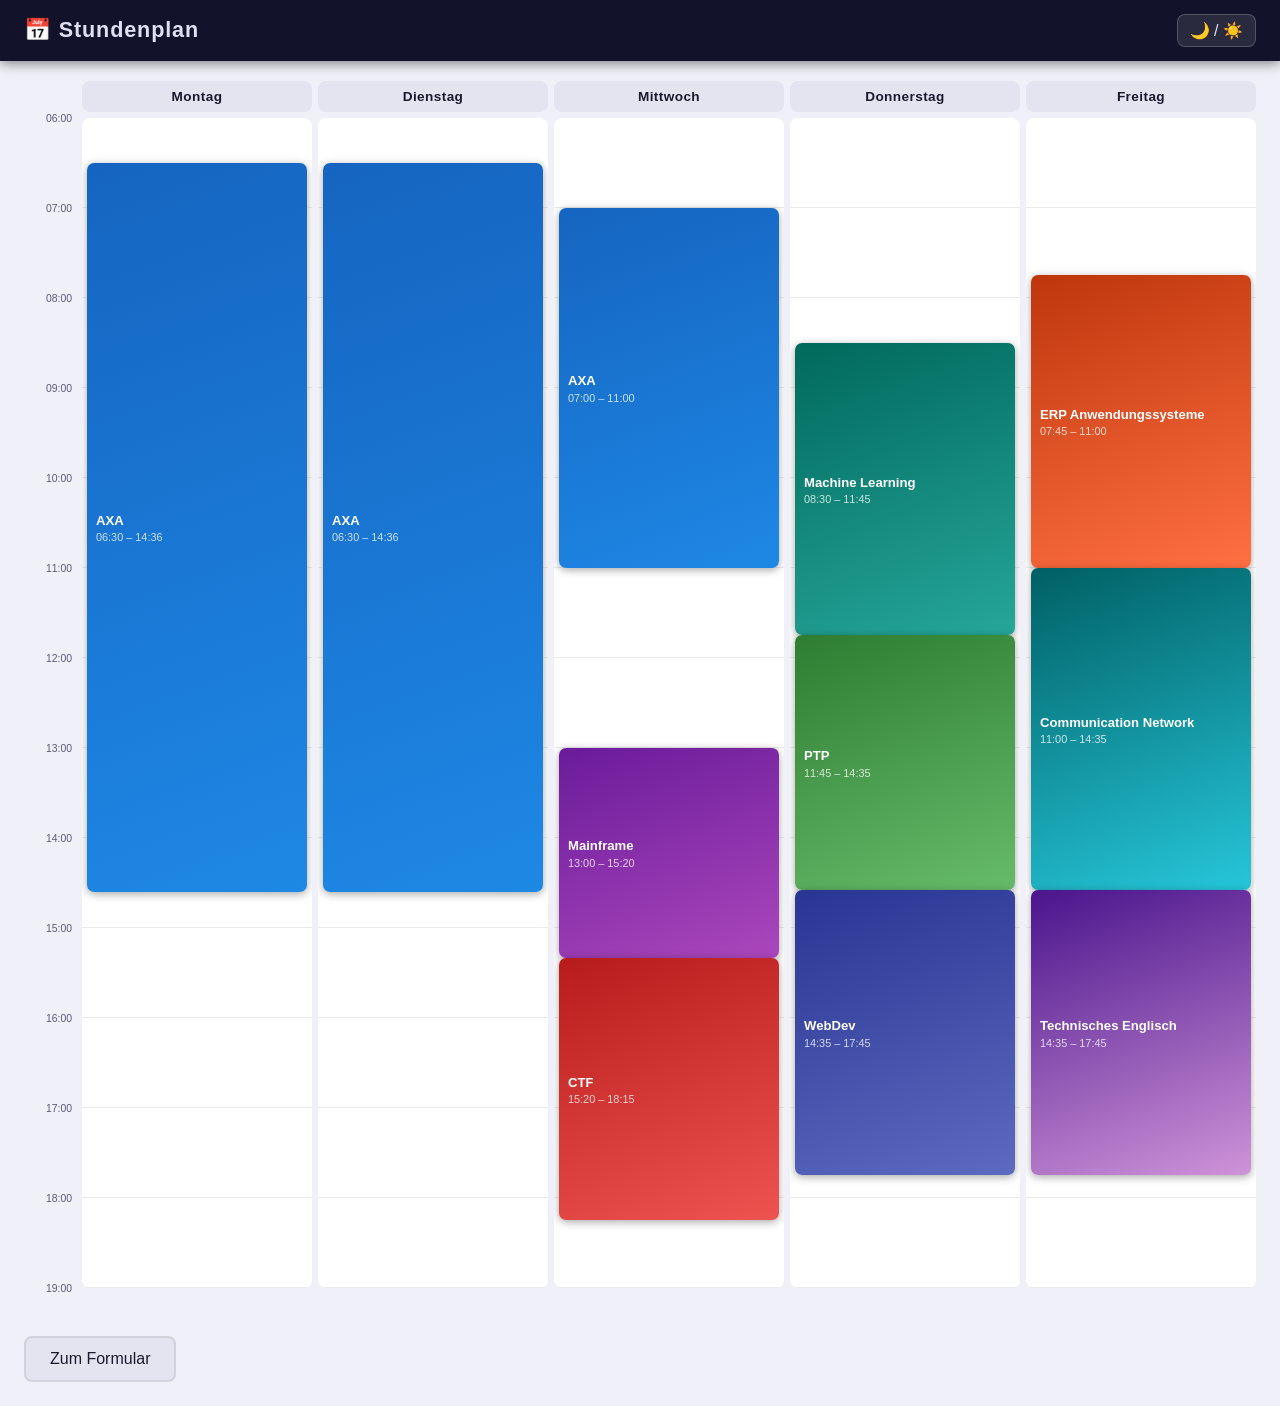
==== commit 5ccaf56b: "feat: add registration form with validation and styling" ====
--- a/index.html
+++ b/index.html
@@ -4,7 +4,7 @@
   <meta charset="UTF-8">
   <meta name="viewport" content="width=device-width, initial-scale=1.0">
   <title>Stundenplan</title>
-  <link rel="stylesheet" href="style.css">
+  <link rel="stylesheet" href="css/style.css">
 </head>
 <body>
 
@@ -16,175 +16,9 @@
 <!-- Desktop and mobile views are rendered by JavaScript from the single schedule data source below -->
 <section class="desktop-schedule" aria-label="Stundenplan Tagesansicht"></section>
 <section class="mobile-schedule"  aria-label="Stundenplan Wochenübersicht"></section>
-
-<script>
-  // ── Single source of truth for the schedule ──────────────────────────────
-  const SCHEDULE = [
-    {
-      day: 'Montag',
-      events: [
-        { name: 'AXA', start: '06:30', end: '14:36', cls: 'ev-axa' }
-      ]
-    },
-    {
-      day: 'Dienstag',
-      events: [
-        { name: 'AXA', start: '06:30', end: '14:36', cls: 'ev-axa' }
-      ]
-    },
-    {
-      day: 'Mittwoch',
-      events: [
-        { name: 'AXA',       start: '07:00', end: '11:00', cls: 'ev-axa'       },
-        { name: 'Mainframe', start: '13:00', end: '15:20', cls: 'ev-mainframe'  },
-        { name: 'CTF',       start: '15:20', end: '18:15', cls: 'ev-ctf'        }
-      ]
-    },
-    {
-      day: 'Donnerstag',
-      events: [
-        { name: 'Machine Learning', start: '08:30', end: '11:45', cls: 'ev-ml'     },
-        { name: 'PTP',              start: '11:45', end: '14:35', cls: 'ev-ptp'    },
-        { name: 'WebDev',           start: '14:35', end: '17:45', cls: 'ev-webdev' }
-      ]
-    },
-    {
-      day: 'Freitag',
-      events: [
-        { name: 'ERP Anwendungssysteme',  start: '07:45', end: '11:00', cls: 'ev-erp'    },
-        { name: 'Communication Network',  start: '11:00', end: '14:35', cls: 'ev-comnet'  },
-        { name: 'Technisches Englisch',   start: '14:35', end: '17:45', cls: 'ev-english' }
-      ]
-    }
-  ];
-
-  // ── Time helpers (origin 06:00, scale 1.5 px/min) ────────────────────────
-  const ORIGIN_MIN = 6 * 60; // 06:00 in minutes since midnight
-  const SCALE      = 1.5;    // px per minute
-
-  // Convert 'HH:MM' string to total minutes since midnight
-  function toMin(t) {
-    const [h, m] = t.split(':').map(Number);
-    return h * 60 + m;
-  }
-  // Pixel offset from the top of the day column for a given start time
-  function eventTop(start)         { return (toMin(start) - ORIGIN_MIN) * SCALE; }
-  // Pixel height for an event spanning start→end
-  function eventHeight(start, end) { return (toMin(end)   - toMin(start)) * SCALE; }
-
-  // ── Build desktop view ───────────────────────────────────────────────────
-  function buildDesktop() {
-    const section = document.querySelector('.desktop-schedule');
-
-    // Day headers row
-    const headers = document.createElement('div');
-    headers.className = 'day-headers';
-    headers.setAttribute('aria-hidden', 'true');
-    headers.innerHTML = '<div></div>'; // spacer for time axis
-    SCHEDULE.forEach(({ day }) => {
-      const cell = document.createElement('div');
-      cell.className = 'day-header-cell';
-      cell.textContent = day;
-      headers.appendChild(cell);
-    });
-    section.appendChild(headers);
-
-    // Schedule body
-    const body = document.createElement('div');
-    body.className = 'schedule-body';
-
-    // Time axis (06:00–19:00, label every hour)
-    const axis = document.createElement('div');
-    axis.className = 'time-axis';
-    axis.setAttribute('aria-hidden', 'true');
-    for (let h = 6; h <= 19; h++) {
-      const label = document.createElement('span');
-      label.className = 'time-label';
-      label.style.top = ((h - 6) * 60 * SCALE) + 'px';
-      label.textContent = String(h).padStart(2, '0') + ':00';
-      axis.appendChild(label);
-    }
-    body.appendChild(axis);
-
-    // Day tracks
-    SCHEDULE.forEach(({ day, events }) => {
-      const track = document.createElement('div');
-      track.className = 'day-track';
-      track.setAttribute('aria-label', day);
-
-      events.forEach(({ name, start, end, cls }) => {
-        const ev = document.createElement('div');
-        ev.className = 'event ' + cls;
-        ev.setAttribute('aria-label', `${name} ${start} bis ${end}`);
-        ev.style.top    = eventTop(start) + 'px';
-        ev.style.height = eventHeight(start, end) + 'px';
-        ev.innerHTML =
-          `<span class="event-name">${name}</span>` +
-          `<span class="event-time">${start} \u2013 ${end}</span>`;
-        track.appendChild(ev);
-      });
-
-      body.appendChild(track);
-    });
-
-    section.appendChild(body);
-  }
-
-  // ── Build mobile view ────────────────────────────────────────────────────
-  function buildMobile() {
-    const section = document.querySelector('.mobile-schedule');
-
-    SCHEDULE.forEach(({ day, events }) => {
-      const card = document.createElement('div');
-      card.className = 'day-card';
-
-      const header = document.createElement('div');
-      header.className = 'day-card-header';
-      header.textContent = day;
-      card.appendChild(header);
-
-      const list = document.createElement('div');
-      list.className = 'event-list';
-
-      events.forEach(({ name, start, end, cls }) => {
-        const item = document.createElement('div');
-        item.className = 'event-item ' + cls;
-        item.innerHTML =
-          `<span class="time-badge">${start} \u2013 ${end}</span>` +
-          `<span class="subject">${name}</span>`;
-        list.appendChild(item);
-      });
-
-      card.appendChild(list);
-      section.appendChild(card);
-    });
-  }
-
-  buildDesktop();
-  buildMobile();
-
-  // ── Dark / light toggle ──────────────────────────────────────────────────
-  const btn  = document.getElementById('themeToggle');
-  const root = document.documentElement;
-
-  function applyTheme(isLight) {
-    root.classList.toggle('light', isLight);
-  }
-
-  // Initialize: respect prefers-color-scheme if no stored preference
-  const stored = localStorage.getItem('theme');
-  if (stored) {
-    applyTheme(stored === 'light');
-  } else {
-    applyTheme(window.matchMedia('(prefers-color-scheme: light)').matches);
-  }
-
-  btn.addEventListener('click', () => {
-    const isLight = !root.classList.contains('light');
-    applyTheme(isLight);
-    localStorage.setItem('theme', isLight ? 'light' : 'dark');
-  });
-</script>
+<a href="html/formular.html" class="form-link">Zum Formular</a>
+<script src="js/schedule.js"></script>
+<script src="js/darkmode.js"></script>
 
 </body>
 </html>
--- a/css/style.css
+++ b/css/style.css
@@ -0,0 +1,554 @@
+/* === Reset & Base === */
+*, *::before, *::after {
+  box-sizing: border-box;
+  margin: 0;
+  padding: 0;
+}
+
+/* === Design Tokens (Dark Mode default) === */
+:root {
+  --bg:         #0f0f17;
+  --surface:    #1a1a2e;
+  --surface2:   #242438;
+  --text:       #e2e2f0;
+  --text-muted: #7a7a9a;
+  --border:     rgba(255,255,255,0.08);
+  --header-bg:  #12122a;
+  --shadow:     0 4px 16px rgba(0,0,0,0.6);
+
+  /* Event gradients */
+  --axa-bg:      linear-gradient(160deg, #1565c0 0%, #1e88e5 100%);
+  --mainframe-bg:linear-gradient(160deg, #6a1b9a 0%, #ab47bc 100%);
+  --ctf-bg:      linear-gradient(160deg, #b71c1c 0%, #ef5350 100%);
+  --ml-bg:       linear-gradient(160deg, #00695c 0%, #26a69a 100%);
+  --ptp-bg:      linear-gradient(160deg, #2e7d32 0%, #66bb6a 100%);
+  --webdev-bg:   linear-gradient(160deg, #283593 0%, #5c6bc0 100%);
+  --erp-bg:      linear-gradient(160deg, #bf360c 0%, #ff7043 100%);
+  --comnet-bg:   linear-gradient(160deg, #006064 0%, #26c6da 100%);
+  --english-bg:  linear-gradient(160deg, #4a148c 0%, #ce93d8 100%);
+
+  /* Time grid: 1.5 px per minute, 6:00–19:00 = 780 min */
+  --scale:      1.5px;
+  --day-height: 1170px;
+}
+
+/* Light mode — applied by JS via class when toggle is used or prefers-color-scheme:light */
+:root.light {
+  --bg:         #f0f0f8;
+  --surface:    #ffffff;
+  --surface2:   #e4e4f0;
+  --text:       #1a1a2e;
+  --text-muted: #5a5a7a;
+  --border:     rgba(0,0,0,0.08);
+  --header-bg:  #12122a;
+  --shadow:     0 4px 16px rgba(0,0,0,0.15);
+}
+
+body {
+  font-family: -apple-system, BlinkMacSystemFont, 'Segoe UI', Roboto, 'Helvetica Neue', sans-serif;
+  background: var(--bg);
+  color: var(--text);
+  min-height: 100vh;
+  transition: background 0.3s, color 0.3s;
+}
+
+/* === Header === */
+header {
+  background: var(--header-bg);
+  padding: 0.85rem 1.5rem;
+  display: flex;
+  align-items: center;
+  justify-content: space-between;
+  box-shadow: 0 2px 12px rgba(0,0,0,0.5);
+  position: sticky;
+  top: 0;
+  z-index: 200;
+}
+
+header h1 {
+  font-size: 1.35rem;
+  font-weight: 700;
+  color: #e0e0f4;
+  letter-spacing: 0.04em;
+}
+
+.theme-btn {
+  background: rgba(255,255,255,0.1);
+  border: 1px solid rgba(255,255,255,0.2);
+  border-radius: 8px;
+  padding: 0.4rem 0.75rem;
+  font-size: 1rem;
+  cursor: pointer;
+  color: #e0e0f4;
+  transition: background 0.2s;
+}
+.theme-btn:hover { background: rgba(255,255,255,0.2); }
+
+/* === DESKTOP SCHEDULE === */
+.desktop-schedule {
+  padding: 1.25rem 1.5rem 2rem;
+  overflow-x: auto;
+}
+
+/* Grid: time-axis col + 5 day cols */
+.day-headers,
+.schedule-body {
+  display: grid;
+  grid-template-columns: 52px repeat(5, 1fr);
+  min-width: 580px;
+  gap: 0 6px;
+  position: sticky;
+}
+
+.day-headers {
+  margin-bottom: 6px;
+}
+
+.day-header-cell {
+  background: var(--surface2);
+  text-align: center;
+  padding: 0.5rem 0.25rem;
+  font-weight: 700;
+  font-size: 0.85rem;
+  border-radius: 8px;
+  letter-spacing: 0.03em;
+}
+
+/* Time axis */
+.time-axis {
+  position: relative;
+  height: var(--day-height);
+  flex-shrink: 0;
+}
+
+.time-label {
+  position: absolute;
+  right: 4px;
+  font-size: 0.65rem;
+  color: var(--text-muted);
+  transform: translateY(-50%);
+  white-space: nowrap;
+  user-select: none;
+}
+
+/* Day track (content column) */
+.day-track {
+  position: relative;
+  height: var(--day-height);
+  background: var(--surface);
+  border-radius: 8px;
+  /* Subtle hour lines every 90px (= 60 min × 1.5px) */
+  background-image: repeating-linear-gradient(
+    to bottom,
+    transparent 0,
+    transparent calc(90px - 1px),
+    var(--border) calc(90px - 1px),
+    var(--border) 90px
+  );
+  overflow: hidden;
+}
+
+/* Event block */
+.event {
+  position: absolute;
+  left: 5px;
+  right: 5px;
+  border-radius: 7px;
+  padding: 6px 9px;
+  overflow: hidden;
+  display: flex;
+  flex-direction: column;
+  justify-content: center;
+  box-shadow: 0 2px 8px rgba(0,0,0,0.35);
+  transition: transform 0.15s ease, box-shadow 0.15s ease;
+  cursor: default;
+}
+.event:hover {
+  transform: scale(1.025);
+  box-shadow: 0 6px 18px rgba(0,0,0,0.5);
+  z-index: 10;
+}
+
+.event-name {
+  font-weight: 700;
+  font-size: 0.82rem;
+  color: #fff;
+  white-space: nowrap;
+  overflow: hidden;
+  text-overflow: ellipsis;
+  line-height: 1.3;
+  position: sticky;
+}
+.event-time {
+  font-size: 0.68rem;
+  color: rgba(255,255,255,0.78);
+  margin-top: 2px;
+  position: sticky;
+}
+
+/* === Event colour classes === */
+.ev-axa      { background: var(--axa-bg); }
+.ev-mainframe{ background: var(--mainframe-bg); }
+.ev-ctf      { background: var(--ctf-bg); }
+.ev-ml       { background: var(--ml-bg); }
+.ev-ptp      { background: var(--ptp-bg); }
+.ev-webdev   { background: var(--webdev-bg); }
+.ev-erp      { background: var(--erp-bg); }
+.ev-comnet   { background: var(--comnet-bg); }
+.ev-english  { background: var(--english-bg); }
+
+/* === MOBILE SCHEDULE === */
+.mobile-schedule {
+  display: none;
+  padding: 1rem;
+  flex-direction: column;
+  gap: 0.85rem;
+}
+
+.day-card {
+  background: var(--surface);
+  border-radius: 12px;
+  overflow: hidden;
+  box-shadow: var(--shadow);
+}
+
+.day-card-header {
+  background: var(--surface2);
+  padding: 0.7rem 1rem;
+  font-weight: 700;
+  font-size: 1rem;
+  letter-spacing: 0.04em;
+}
+
+.event-list {
+  padding: 0.6rem;
+  display: flex;
+  flex-direction: column;
+  gap: 0.45rem;
+}
+
+.event-item {
+  display: flex;
+  align-items: center;
+  gap: 0.8rem;
+  padding: 0.6rem 0.85rem;
+  border-radius: 9px;
+}
+
+.time-badge {
+  font-size: 0.72rem;
+  color: rgba(255,255,255,0.85);
+  white-space: nowrap;
+  min-width: 100px;
+  font-feature-settings: "tnum";
+}
+
+.subject {
+  font-weight: 600;
+  font-size: 0.9rem;
+  color: #fff;
+}
+
+/* === Responsive breakpoint === */
+@media screen and (max-width: 768px) {
+  .desktop-schedule { display: none; }
+  .mobile-schedule  { display: flex; }
+}
+.form-container {
+   display: flex;
+   flex-direction: column;
+   gap: 1rem;
+   padding: 1.5rem;
+   max-width: 600px;
+   margin: 0 auto;
+}
+
+#submit:disabled {
+   opacity: 0.55;
+   cursor: not-allowed;
+}
+
+/* === REGISTRATION FORM STYLES === */
+.registration-form {
+   display: flex;
+   flex-direction: column;
+   gap: 1.5rem;
+}
+
+.form-group {
+   display: flex;
+   flex-direction: column;
+   gap: 0.5rem;
+}
+
+.form-group label {
+   font-weight: 600;
+   font-size: 0.95rem;
+   color: var(--text);
+   letter-spacing: 0.01em;
+}
+
+.form-group input[type="text"],
+.form-group input[type="email"],
+.form-group input[type="password"],
+.form-group select,
+.form-group textarea {
+   padding: 0.75rem 1rem;
+   border: 2px solid var(--border);
+   border-radius: 8px;
+   background: var(--surface);
+   color: var(--text);
+   font-size: 1rem;
+   font-family: inherit;
+   transition: border-color 0.2s, box-shadow 0.2s;
+}
+
+.form-group textarea {
+   resize: vertical;
+   min-height: 120px;
+   line-height: 1.45;
+}
+
+.form-group input[type="text"]:focus,
+.form-group input[type="email"]:focus,
+.form-group input[type="password"]:focus,
+.form-group select:focus,
+.form-group textarea:focus {
+   outline: none;
+   border-color: #5c6bc0;
+   box-shadow: 0 0 0 3px rgba(92, 107, 192, 0.1);
+}
+
+.form-group input::placeholder {
+   color: var(--text-muted);
+}
+
+/* File Input Styling */
+.file-input-wrapper {
+   position: relative;
+   overflow: hidden;
+   border: 2px dashed var(--border);
+   border-radius: 8px;
+   padding: 1.5rem 1rem;
+   text-align: center;
+   background: var(--surface2);
+   cursor: pointer;
+   transition: border-color 0.2s, background 0.2s;
+}
+
+.file-input-wrapper:hover {
+   border-color: #5c6bc0;
+   background: rgba(92, 107, 192, 0.05);
+}
+
+.file-input-wrapper.is-dragover {
+   border-color: #5c6bc0;
+   background: rgba(92, 107, 192, 0.14);
+}
+
+.file-input-wrapper.is-invalid {
+   border-color: #ef5350;
+   background: rgba(239, 83, 80, 0.08);
+}
+
+.file-input-wrapper input[type="file"] {
+   position: absolute;
+   opacity: 0;
+   width: 100%;
+   height: 100%;
+   cursor: pointer;
+   top: 0;
+   left: 0;
+}
+
+.file-name {
+   display: block;
+   font-size: 0.9rem;
+   color: var(--text-muted);
+   pointer-events: none;
+}
+
+.file-hint {
+   display: block;
+   margin-top: 0.35rem;
+   font-size: 0.78rem;
+   color: var(--text-muted);
+   pointer-events: none;
+}
+
+.file-input-wrapper.has-file .file-name {
+   color: var(--text);
+   font-weight: 600;
+}
+
+/* Checkbox Group for Hobbies */
+.checkbox-group {
+   display: flex;
+   flex-direction: column;
+   gap: 0.75rem;
+   padding: 1rem;
+   background: var(--surface2);
+   border-radius: 8px;
+   border: 2px solid var(--border);
+}
+
+.checkbox-label {
+   display: flex;
+   align-items: center;
+   gap: 0.65rem;
+   cursor: pointer;
+   font-size: 0.95rem;
+   color: var(--text);
+   transition: color 0.2s;
+}
+
+.checkbox-label:hover {
+   color: #5c6bc0;
+}
+
+.checkbox-label input[type="checkbox"],
+.checkbox-label input[type="checkbox"] {
+   width: 20px;
+   height: 20px;
+   cursor: pointer;
+   accent-color: #5c6bc0;
+}
+
+/* Terms Checkbox */
+.checkbox-terms {
+   padding: 1rem;
+   background: var(--surface2);
+   border-radius: 8px;
+   border: 2px solid var(--border);
+}
+
+.terms-link {
+   color: #5c6bc0;
+   text-decoration: none;
+   transition: text-decoration 0.2s;
+}
+
+.terms-link:hover {
+   text-decoration: underline;
+}
+
+/* Error Message */
+.error-message {
+   font-size: 0.85rem;
+   color: #ef5350;
+   min-height: 1.2em;
+   display: block;
+}
+
+/* Submit Button */
+
+.submit-btn {
+    background: linear-gradient(160deg, #283593 0%, #5c6bc0 100%);
+}.reset-btn {
+    background: linear-gradient(160deg, #932828 0%, #c05c5c 100%);
+}
+.submit-btn, .reset-btn {
+    padding: 0.85rem 2rem;
+    color: #fff;
+    border: none;
+    border-radius: 8px;
+    font-size: 1rem;
+    font-weight: 600;
+    cursor: pointer;
+    transition: transform 0.2s, box-shadow 0.2s, opacity 0.2s;
+    letter-spacing: 0.04em;
+    margin-top: 0;
+}
+
+.form-actions {
+   display: flex;
+   gap: 0.75rem;
+   margin-top: 1rem;
+}
+
+.form-actions .submit-btn,
+.form-actions .reset-btn {
+   flex: 1;
+}
+.submit-btn:hover, .reset-btn:hover {
+   transform: translateY(-2px);
+   box-shadow: 0 6px 20px rgba(92, 107, 192, 0.35);
+}
+
+.submit-btn:active, .reset-btn:active {
+   transform: translateY(0);
+}
+
+.submit-btn:disabled, .reset-btn:disabled {
+   opacity: 0.6;
+   cursor: not-allowed;
+   transform: none;
+}
+
+/* Form Link at bottom */
+.form-link {
+   display: inline-block;
+   padding: 0.75rem 1.5rem;
+   margin: 1rem 1.5rem 1.5rem;
+   background: var(--surface2);
+   color: var(--text);
+   text-decoration: none;
+   border-radius: 8px;
+   border: 2px solid var(--border);
+   transition: all 0.2s;
+}
+
+.form-link:hover {
+   border-color: #5c6bc0;
+   color: #5c6bc0;
+}
+
+/* === Responsive Breakpoints === */
+@media screen and (max-width: 768px) {
+   .form-container {
+      padding: 1rem;
+      max-width: 100%;
+   }
+
+   .form-group {
+      gap: 0.4rem;
+   }
+
+   .checkbox-group {
+      gap: 0.6rem;
+      padding: 0.85rem;
+   }
+
+   .submit-btn, .reset-btn{
+      font-size: 0.95rem;
+      padding: 0.75rem 1.5rem;
+   }
+
+   .form-actions {
+      flex-direction: column;
+      gap: 0.65rem;
+   }
+}
+
+@media screen and (max-width: 480px) {
+   .form-container {
+      padding: 0.75rem;
+   }
+
+   .form-group label {
+      font-size: 0.9rem;
+   }
+
+   .form-group input[type="text"],
+   .form-group input[type="email"],
+   .form-group input[type="password"],
+      .form-group select,
+      .form-group textarea {
+      font-size: 16px; /* Prevents zoom on mobile */
+   }
+}
+
+.hobbies{
+    overflow: scroll;
+    height: 150px;
+}
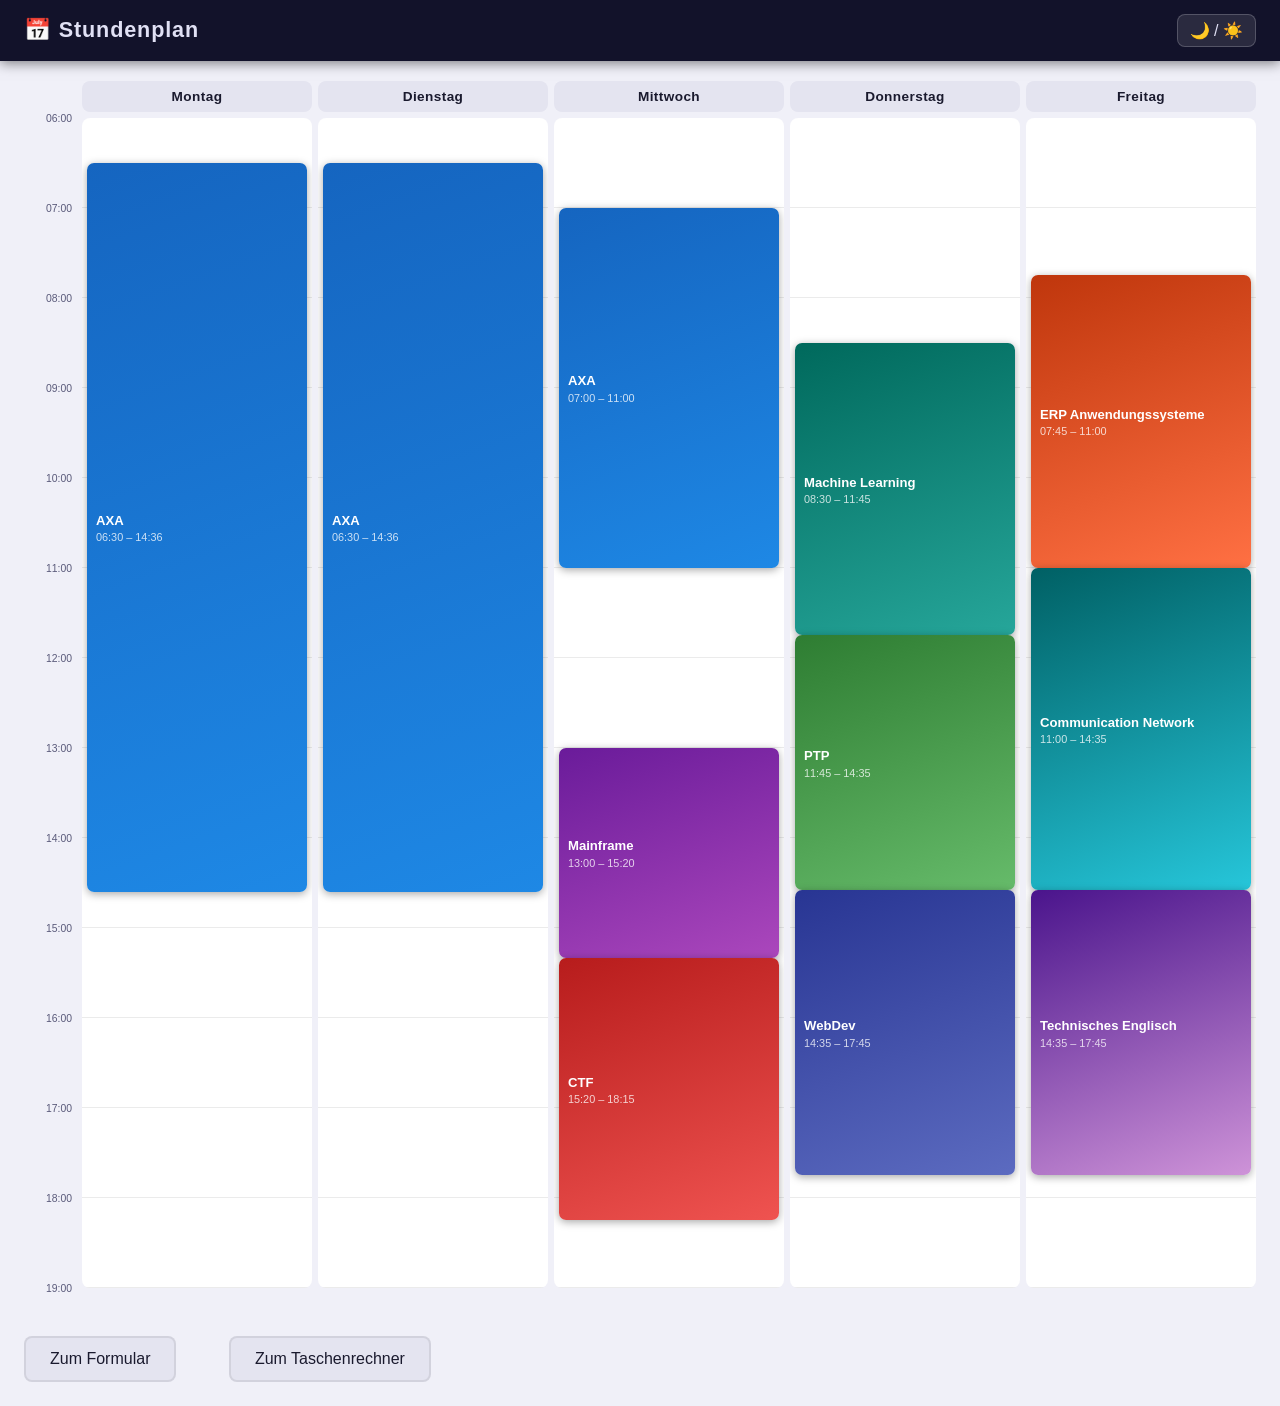
==== commit eb700844: "feat: implement calculator functionality with UI and theme support" ====
--- a/index.html
+++ b/index.html
@@ -17,6 +17,7 @@
 <section class="desktop-schedule" aria-label="Stundenplan Tagesansicht"></section>
 <section class="mobile-schedule"  aria-label="Stundenplan Wochenübersicht"></section>
 <a href="html/formular.html" class="form-link">Zum Formular</a>
+<a href="php/Taschenrechner.php" class="form-link">Zum Taschenrechner</a>
 <script src="js/schedule.js"></script>
 <script src="js/darkmode.js"></script>
 
